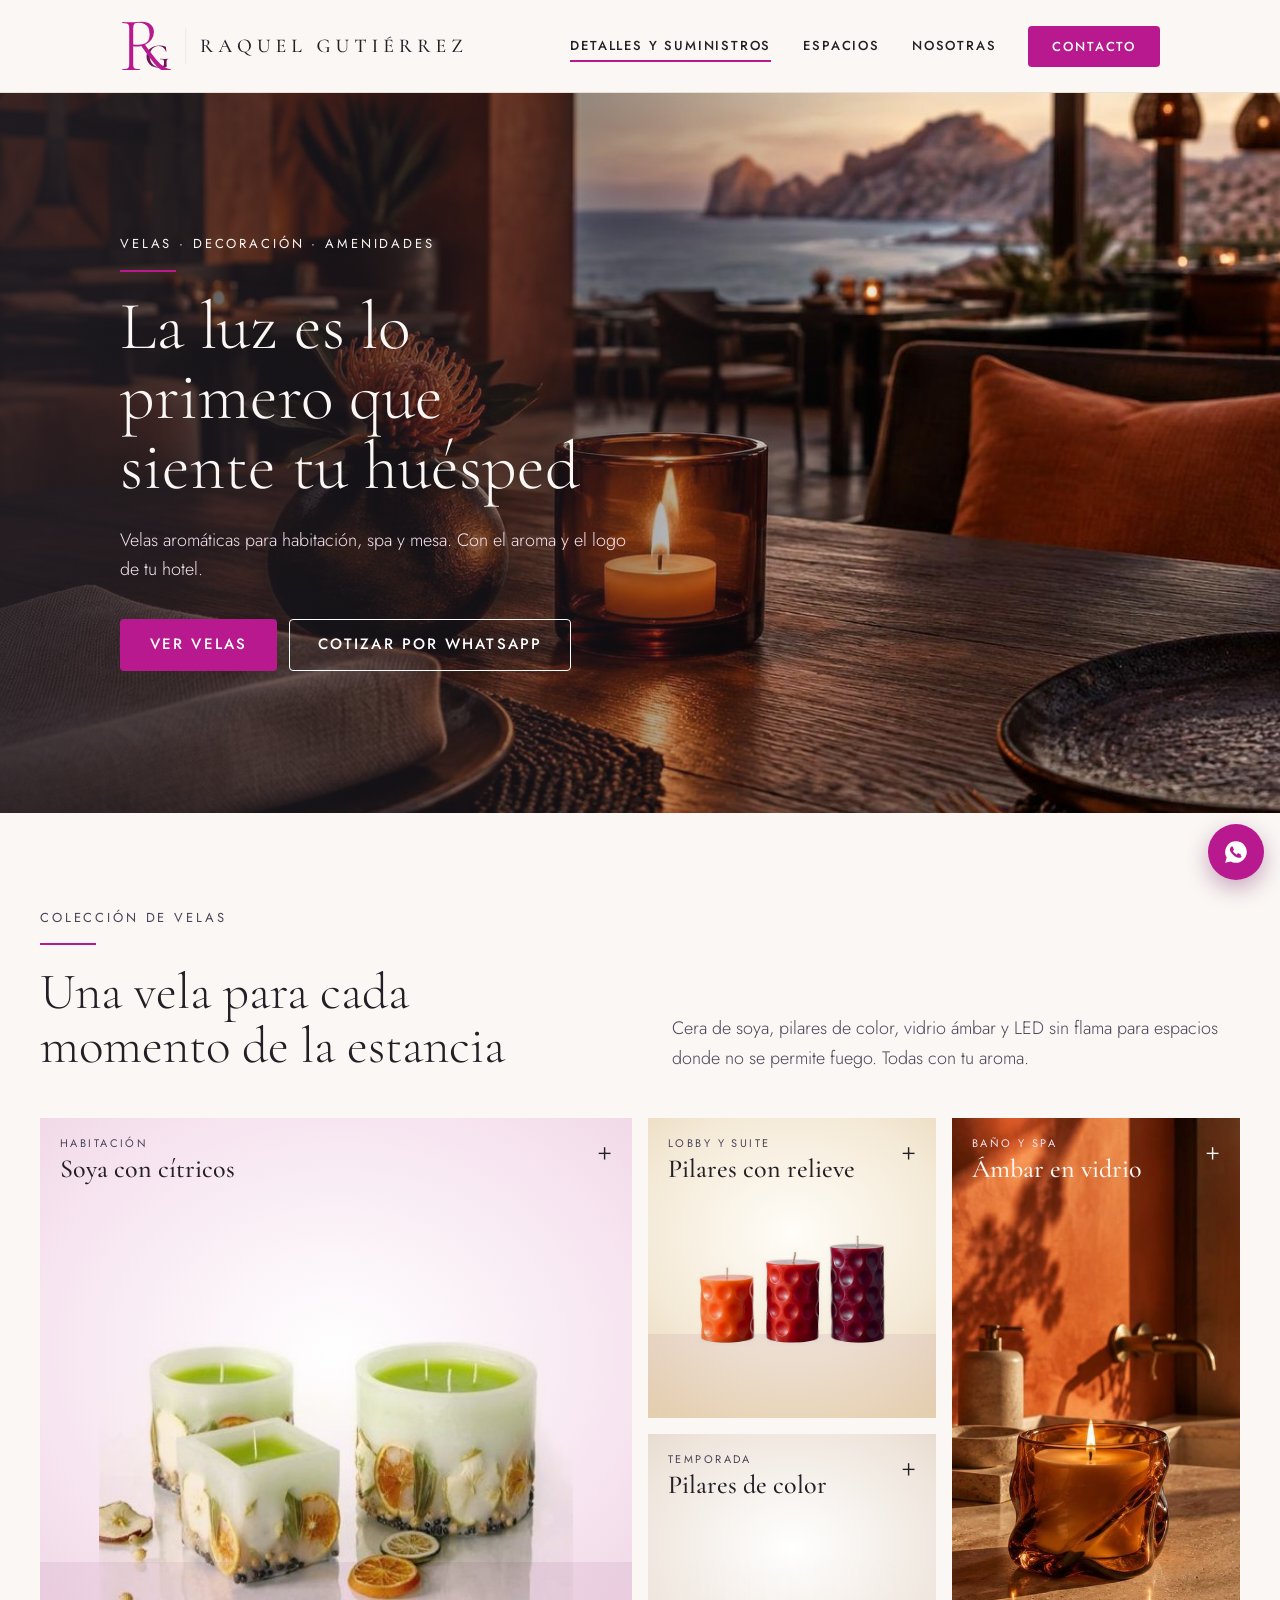
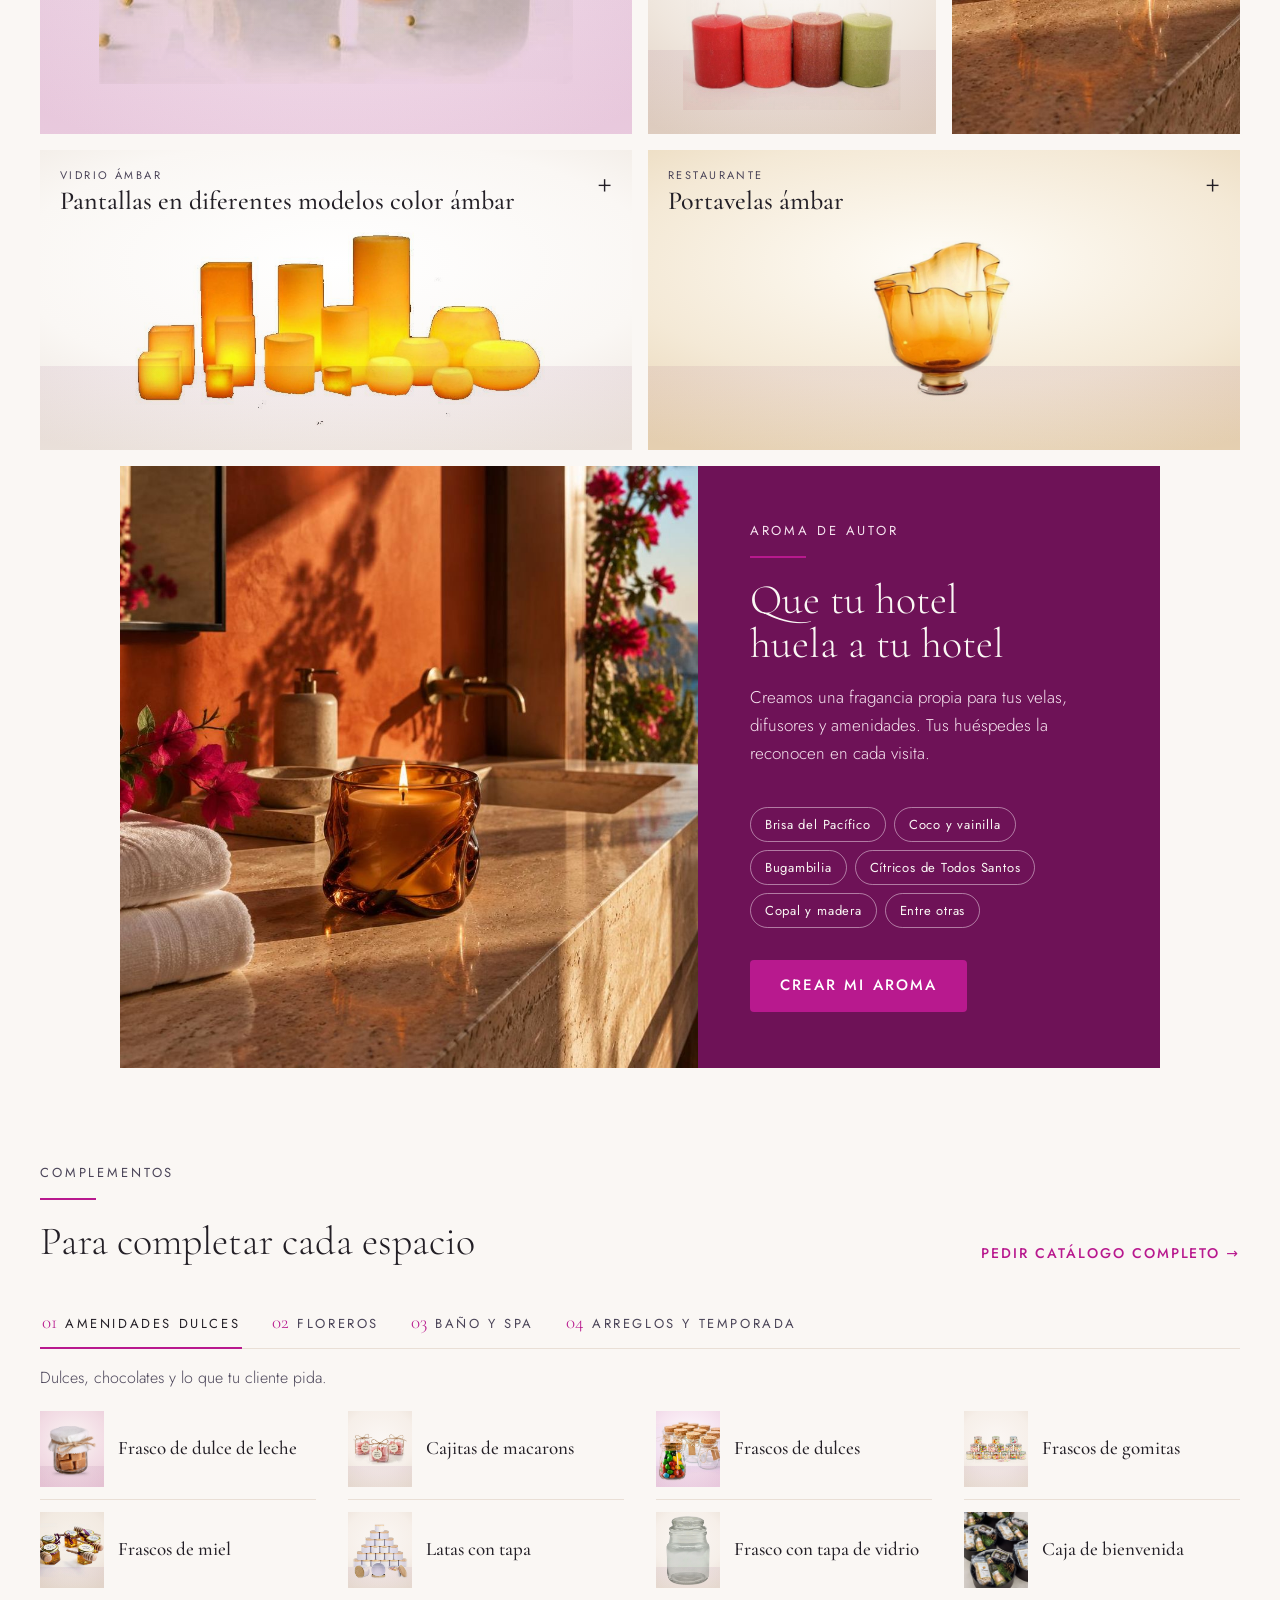
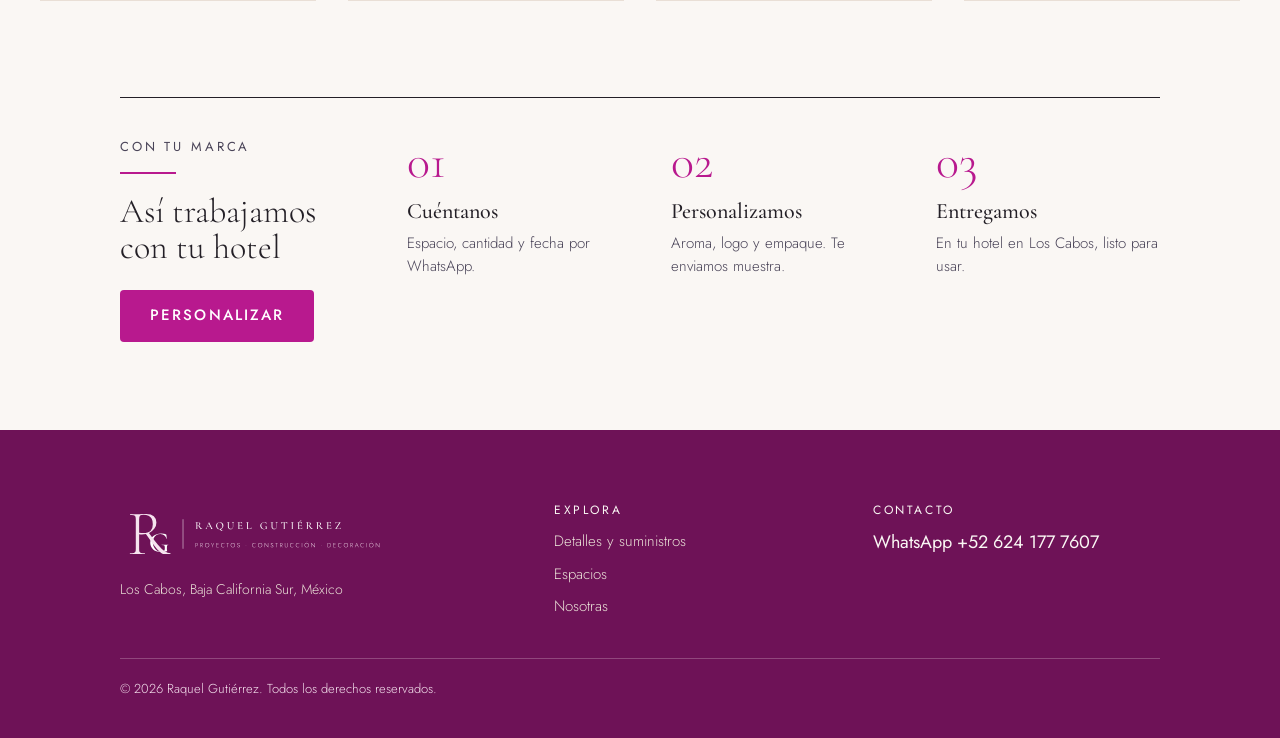
==== detalles.html @ a220f585 "Arreglos y temporada: decoración para puerta y dos centros de mesa navideños - 3 productos nuevos de" ====
<!DOCTYPE html>
<html lang="es">
<head>
<meta charset="utf-8">
<meta name="viewport" content="width=device-width, initial-scale=1">
<meta name="robots" content="noindex, nofollow">
<title>Detalles y suministros para hoteles y restaurantes · Raquel Gutiérrez</title>
<meta name="description" content="Velas aromáticas, decoración, amenidades y regalos para hoteles, restaurantes y eventos en Los Cabos. Con el aroma y el logo de tu hotel.">
<link rel="canonical" href="https://daizen.mx/detalles.html">
<meta property="og:type" content="website">
<meta property="og:locale" content="es_MX">
<meta property="og:site_name" content="Raquel Gutiérrez">
<meta property="og:title" content="Detalles y suministros · Raquel Gutiérrez">
<meta property="og:description" content="Velas, decoración y amenidades para hoteles y restaurantes en Los Cabos.">
<meta property="og:url" content="https://daizen.mx/detalles.html">
<meta property="og:image" content="https://daizen.mx/marca-rg/logos/svg/rg-icono-fucsia.svg">
<meta name="theme-color" content="#6E1257">
<link rel="icon" type="image/svg+xml" href="marca-rg/logos/svg/rg-icono-fucsia.svg">
<link rel="stylesheet" href="marca-rg/brand.css">
<style>
*{box-sizing:border-box}
html{scroll-behavior:smooth}
body{margin:0;background:var(--rg-hueso);color:var(--rg-carbon);font:var(--rg-text-body);-webkit-font-smoothing:antialiased}
img{display:block;max-width:100%}
a{color:var(--rg-fucsia)}a:hover{color:var(--rg-fucsia-hover)}
a:focus-visible,button:focus-visible{outline:2px solid var(--rg-fucsia);outline-offset:3px}
.wrap{max-width:var(--rg-max-width);margin:0 auto;padding:0 20px}
.sec{padding:64px 0}
.rg-filete{margin:16px 0 20px}
.lead{font:var(--rg-text-body-lg);color:var(--rg-pizarra);margin:0;text-wrap:pretty}
.pend{display:inline-block;font:500 11px/1 var(--rg-font-sans);letter-spacing:.14em;text-transform:uppercase;padding:6px 10px;border:1px dashed currentColor;border-radius:var(--rg-radius-sm)}

/* Header */
.hd{position:sticky;top:0;z-index:50;background:rgba(250,247,244,.94);backdrop-filter:blur(8px);border-bottom:1px solid var(--rg-arena)}
.hd__in{display:flex;align-items:center;justify-content:space-between;height:72px}
.hd__in{gap:24px}
.hd__logo{flex:0 1 265px;min-width:0}
.hd__logo img{width:100%;height:auto;display:block}
.hd__nav{display:none}
.hd__nav a{font:500 13px/1 var(--rg-font-sans);letter-spacing:.14em;text-transform:uppercase;color:var(--rg-carbon);text-decoration:none;padding:8px 0;border-bottom:2px solid transparent}
.hd__nav a:hover,.hd__nav a[aria-current="page"]{border-bottom-color:var(--rg-fucsia);color:var(--rg-carbon)}
.hd__burger{width:44px;height:44px;border:0;background:transparent;cursor:pointer;display:flex;flex-direction:column;justify-content:center;gap:6px;padding:10px}
.hd__burger span{display:block;height:1.5px;background:var(--rg-carbon)}
.menu{position:fixed;inset:0;z-index:60;background:var(--rg-hueso);padding:0 20px 32px;display:none;flex-direction:column}
.menu.is-open{display:flex}
.menu__top{display:flex;align-items:center;justify-content:space-between;height:72px;margin-bottom:32px}
.menu__close{width:44px;height:44px;border:0;background:transparent;font:300 34px/1 var(--rg-font-sans);color:var(--rg-carbon);cursor:pointer}
.menu nav a{display:flex;justify-content:space-between;align-items:baseline;padding:18px 0;border-bottom:1px solid var(--rg-arena);font:300 32px/1.1 var(--rg-font-display);color:var(--rg-carbon);text-decoration:none}
.menu nav a small{font:400 11px/1 var(--rg-font-sans);letter-spacing:.22em;color:var(--rg-pizarra)}
.menu .rg-btn{margin-top:auto;text-align:center}

/* Hero */
.hero{padding:56px 0 40px}
.hero h1{margin:0;font:300 clamp(46px,8vw,96px)/1 var(--rg-font-display);letter-spacing:-.005em;text-wrap:balance}
.hero h1 em{font-style:normal;color:var(--rg-ciruela)}
.hero .lead{max-width:560px;margin-top:24px}

/* Dos puertas */
.doors{display:grid;grid-template-columns:1fr;gap:16px;padding-bottom:64px}
.door{position:relative;display:block;min-height:480px;overflow:hidden;color:var(--rg-hueso);text-decoration:none;background:var(--rg-carbon)}
.door:hover{color:var(--rg-hueso)}
.door__img{position:absolute;inset:0}
.door__img img{width:100%;height:100%;object-fit:cover;transition:transform .8s ease}
.door:hover .door__img img{transform:scale(1.04)}
.door::after{content:"";position:absolute;inset:0;background:linear-gradient(0deg,rgba(35,31,38,.88) 0%,rgba(35,31,38,.25) 55%,rgba(35,31,38,.05) 100%)}
.door__txt{position:absolute;left:24px;right:24px;bottom:28px;z-index:1}
.door__n{font:400 13px/1.4 var(--rg-font-sans);letter-spacing:var(--rg-tracking-caps);text-transform:uppercase;color:var(--rg-rosa-polvo)}
.door h2{margin:0 0 10px;font:300 clamp(36px,4.4vw,52px)/1.04 var(--rg-font-display)}
.door p{margin:0 0 22px;font:300 16px/1.6 var(--rg-font-sans);color:var(--rg-rosa-polvo);max-width:420px}
.door__cta{display:inline-flex;align-items:center;gap:12px;font:500 14px/1 var(--rg-font-sans);letter-spacing:.14em;text-transform:uppercase}
.door__cta i{font-style:normal;display:inline-flex;width:44px;height:44px;border-radius:50%;background:var(--rg-fucsia);align-items:center;justify-content:center;font-size:18px;transition:background .2s}
.door:hover .door__cta i{background:var(--rg-fucsia-hover)}
/* Foto pendiente: bloque de color con monograma; la foto (data-src) lo reemplaza solo si existe */
.ph{position:absolute;inset:0;display:flex;align-items:center;justify-content:center;background:var(--rg-arena)}
.ph--rosa{background:var(--rg-rosa-polvo)}
.ph__mono{width:22%;max-width:120px;height:auto;opacity:.9}
.ph img[data-src]{position:absolute;inset:0;width:100%;height:100%;object-fit:cover}
.ph img[hidden]{display:none}

/* Cifras */
.cifras{padding:64px 0}
.cifras .rg-overline{color:var(--rg-rosa-polvo)}
.cifras__grid{display:grid;grid-template-columns:1fr 1fr;gap:32px 24px;margin-top:32px}
.cifra--sola{display:grid;grid-template-columns:1fr;gap:12px;align-items:end;border:0;padding:0}
.cifra--sola b{font-size:clamp(88px,14vw,160px);margin:0}
.cifra--sola span{font:300 clamp(24px,3vw,34px)/1.25 var(--rg-font-display);color:var(--rg-hueso);max-width:620px;text-wrap:balance}
.cifra{border-top:1px solid rgba(246,227,239,.3);padding-top:18px}
.cifra b{display:block;font:300 clamp(48px,6vw,72px)/1 var(--rg-font-display);color:var(--rg-hueso);margin-bottom:10px}
.cifra b .pend{font-size:11px;vertical-align:middle;color:var(--rg-rosa-polvo)}
.cifra span{font:300 15px/1.5 var(--rg-font-sans);color:var(--rg-rosa-polvo)}

/* Sobre */
.sobre{display:grid;grid-template-columns:1fr;gap:40px;align-items:center}
.sobre__img{position:relative;aspect-ratio:4/5;overflow:hidden}
.sobre p.lead+p{margin:16px 0 0;font:300 16px/1.65 var(--rg-font-sans);color:var(--rg-pizarra)}
.sobre .rg-btn{margin-top:32px}

/* Testimonios */
.testi{background:var(--rg-rosa-polvo)}
.testi__grid{display:grid;grid-template-columns:1fr;gap:16px;margin-top:40px}
.quote{background:var(--rg-hueso);padding:32px 28px;display:flex;flex-direction:column;gap:24px;margin:0}
.quote::before{content:"“";font:300 64px/.6 var(--rg-font-display);color:var(--rg-fucsia);height:24px}
.quote blockquote{margin:0;font:300 24px/1.3 var(--rg-font-display);color:var(--rg-carbon)}
.quote figcaption{margin-top:auto;border-top:1px solid var(--rg-arena);padding-top:16px;font:400 14px/1.5 var(--rg-font-sans);color:var(--rg-pizarra)}
.quote figcaption strong{display:block;font:500 13px/1.4 var(--rg-font-sans);letter-spacing:.14em;text-transform:uppercase;color:var(--rg-carbon)}

/* Cierre + footer */
.cierre{text-align:left}
.cierre__in{display:grid;grid-template-columns:1fr;gap:24px;align-items:end}
.ft{background:var(--rg-ciruela);color:var(--rg-arena);padding:56px 0 104px}
.ft__grid{display:grid;grid-template-columns:1fr;gap:32px}
.ft img{height:64px;width:auto;max-width:100%}
.ft p{margin:12px 0 0;font:300 14px/1.7 var(--rg-font-sans)}
.ft h3{margin:0 0 12px;font:400 12px/1.4 var(--rg-font-sans);letter-spacing:var(--rg-tracking-caps);text-transform:uppercase;color:var(--rg-hueso)}
.ft nav{display:flex;flex-direction:column;gap:10px}
.ft a{color:var(--rg-arena);text-decoration:none;font:300 15px/1.5 var(--rg-font-sans)}
.ft a:hover{color:var(--rg-hueso)}
.ft__wa{font:400 18px/1.4 var(--rg-font-sans)!important;color:var(--rg-hueso)!important}
.ft__legal{margin-top:40px;padding-top:20px;border-top:1px solid rgba(246,227,239,.25);font:300 13px/1.5 var(--rg-font-sans);color:var(--rg-rosa-polvo)}
.wa-float{position:fixed;right:16px;bottom:20px;z-index:40;width:56px;height:56px;border-radius:50%;background:var(--rg-fucsia);display:flex;align-items:center;justify-content:center;box-shadow:0 8px 22px rgba(110,18,87,.35);transition:background .2s}
.wa-float:hover{background:var(--rg-fucsia-hover)}

@media (min-width:760px){
  .wrap{padding:0 40px}
  .sec{padding:96px 0}
  .hero{padding:88px 0 56px}
  .doors{grid-template-columns:1fr 1fr;gap:20px;padding-bottom:96px}
  .door{min-height:620px}
  .door__txt{left:40px;right:40px;bottom:40px}
  .cifras{padding:88px 0}
  .cifras__grid{grid-template-columns:repeat(4,1fr)}
  .sobre{grid-template-columns:1fr 1.1fr;gap:80px}
  .testi__grid{grid-template-columns:repeat(3,1fr);gap:20px}
  .cierre__in{grid-template-columns:1.4fr 1fr;gap:64px}
  .cierre__in>div:last-child{justify-self:end}
  .ft{padding:72px 0 40px}
  .ft__grid{grid-template-columns:1.4fr 1fr 1fr}
}
@media (min-width:1000px){
  .wrap{padding:0 80px}
  .hd__nav{display:flex;align-items:center;gap:32px}
  .hd__burger{display:none}
  .hd__in{height:92px}
  .hd__logo{flex-basis:344px}
  .hd__nav{flex:none}
}
@media (prefers-reduced-motion:reduce){html{scroll-behavior:auto}.door__img img{transition:none}}

/* ===== Sección Detalles (2a aprobada) ===== */

:root,.rg{--fucsia:#B8198E;--fucsia-h:#9C1479;--ciruela:#6E1257;--carbon:#231F26;--pizarra:#4A4458;--hueso:#FAF7F4;--arena:#E9DFD6;--rosa:#F6E3EF;--champ:#C9A66B;
  --serif:"Cormorant Garamond",Georgia,serif;--sans:"Jost",system-ui,sans-serif;
  background:var(--hueso);color:var(--carbon);font-family:var(--sans);font-weight:300}
.rg *{box-sizing:border-box}
.rg img{display:block;max-width:100%}
.rg-wrap{max-width:1200px;margin:0 auto;padding:0 80px}
.rg-label{font:400 13px/1.4 var(--sans);letter-spacing:.22em;text-transform:uppercase;color:var(--pizarra)}
.rg-rule{width:56px;height:2px;background:var(--fucsia);margin:16px 0 20px}
.rg-h2{margin:0;font:300 clamp(40px,5.6vw,68px)/1.03 var(--serif);text-wrap:balance}
.rg-h3{margin:0;font:300 clamp(30px,4vw,52px)/1.06 var(--serif);text-wrap:balance}
.rg-p{margin:0;font:300 18px/1.65 var(--sans);color:var(--pizarra);text-wrap:pretty}
.rg .rg-btn{display:inline-block;font:500 15px/1.3 var(--sans);letter-spacing:.14em;text-transform:uppercase;padding:16px 30px;border-radius:4px;background:var(--fucsia);color:#fff;text-decoration:none;border:0;cursor:pointer;transition:background .2s}
.rg .rg-btn:hover{background:var(--fucsia-h);color:#fff}
.rg .rg-btn--line{background:transparent;border:1px solid currentColor;padding:15px 28px}
.rg .rg-btn--line:hover{background:var(--hueso);color:var(--carbon)}
.rg-link{font:500 14px/1.3 var(--sans);letter-spacing:.14em;text-transform:uppercase;color:var(--fucsia);text-decoration:none}
.rg-link:hover{color:var(--fucsia-h)}
.rg a:focus-visible,.rg button:focus-visible{outline:2px solid var(--fucsia);outline-offset:3px}

/* Hero con video de fondo */
.rg-hero{position:relative;min-height:min(720px,92vh);overflow:hidden;background:var(--carbon);color:var(--hueso);display:flex;align-items:center}
.rg-hero video,.rg-hero>img{position:absolute;inset:0;width:100%;height:100%;object-fit:cover}
.rg-hero::after{content:"";position:absolute;inset:0;background:linear-gradient(90deg,rgba(35,31,38,.82) 0%,rgba(35,31,38,.45) 45%,rgba(35,31,38,0) 72%)}
.rg-hero__in{position:relative;z-index:1;width:100%}
.rg-hero__txt{max-width:520px}
.rg-hero .rg-label{color:var(--hueso)}
.rg-hero .rg-p{color:var(--rosa);margin:24px 0 34px}
.rg-actions{display:flex;gap:12px;flex-wrap:wrap}

/* Velas */
.rg-velas{padding:96px 0 0}
.rg-head{display:grid;grid-template-columns:1fr 1fr;gap:64px;align-items:end;margin-bottom:44px}
.rg-mosaic{display:grid;grid-template-columns:repeat(4,minmax(0,1fr));grid-auto-rows:300px;gap:16px}
.rg-tile{all:unset;box-sizing:border-box;cursor:pointer;position:relative;overflow:hidden;transition:filter .2s}
.rg-tile:hover{filter:brightness(1.03)}
.rg-tile img{position:absolute;inset:22% 12% 8%;width:76%;height:70%;object-fit:contain;object-position:50% 100%;mix-blend-mode:multiply}
.rg-tile--big img{inset:14% 10% 8%;width:80%;height:78%}
.rg-tile--photo img{inset:0;width:100%;height:100%;object-fit:cover;object-position:50% 50%;mix-blend-mode:normal}
.rg-tile__cap{position:absolute;left:20px;top:20px;right:20px;display:flex;justify-content:space-between;align-items:flex-start;gap:12px}
.rg-tile__cap small{display:block;font:400 11px/1 var(--sans);letter-spacing:.22em;text-transform:uppercase;color:var(--pizarra);margin-bottom:6px}
.rg-tile__cap strong{display:block;font:500 26px/1.1 var(--serif)}
.rg-tile__cap span{font:300 26px/1 var(--sans)}
.rg-tile--photo .rg-tile__cap{color:var(--hueso)}
.rg-tile--photo .rg-tile__cap small{color:var(--rosa)}
.rg-t1{grid-column:span 2;grid-row:span 2}.rg-t3{grid-row:span 2}.rg-t5,.rg-t6{grid-column:span 2}
/* Fondos de estudio (pared + piso) */
.bg-rosa{background:linear-gradient(180deg,transparent 72%,rgba(110,18,87,.07) 72%,rgba(110,18,87,.02) 100%),radial-gradient(90% 70% at 50% 38%,#fff 0%,#F6E3EF 60%,#EBCDE0 100%)}
.bg-arena{background:linear-gradient(180deg,transparent 72%,rgba(110,18,87,.07) 72%,rgba(110,18,87,.02) 100%),radial-gradient(90% 70% at 50% 38%,#fff 0%,#EFE6DD 60%,#E0D0C1 100%)}
.bg-champ{background:linear-gradient(180deg,transparent 72%,rgba(110,18,87,.07) 72%,rgba(110,18,87,.02) 100%),radial-gradient(90% 70% at 50% 38%,#FFFDF8 0%,#F4E9D6 60%,#E7D3B2 100%)}
.bg-hueso{background:linear-gradient(180deg,transparent 72%,rgba(110,18,87,.07) 72%,rgba(110,18,87,.02) 100%),radial-gradient(90% 70% at 50% 38%,#fff 0%,#FAF7F4 60%,#ECE4DC 100%)}
.bg-photo{background:var(--carbon)}

/* Aroma de autor */
.rg-aroma{margin-top:16px;display:grid;grid-template-columns:1.25fr 1fr;background:var(--ciruela);color:var(--hueso)}
.rg-aroma__img{position:relative;min-height:420px}
.rg-aroma__img img{position:absolute;inset:0;width:100%;height:100%;object-fit:cover}
.rg-aroma__txt{padding:56px 52px;display:flex;flex-direction:column;justify-content:center}
.rg-aroma .rg-label{color:var(--rosa)}
.rg-aroma .rg-p{color:var(--rosa);font-size:17px;margin:16px 0 24px}
.rg-chips{display:flex;flex-wrap:wrap;gap:8px;margin-bottom:32px;padding:0;list-style:none}
.rg-chips li{font:400 13px/1 var(--sans);letter-spacing:.06em;padding:10px 14px;border-radius:999px;border:1px solid rgba(246,227,239,.5)}

/* Complementos */
.rg-comps{padding:96px 0 0}
.rg-row{display:flex;justify-content:space-between;align-items:flex-end;gap:32px;margin-bottom:36px;flex-wrap:wrap}
.rg-cols{display:grid;grid-template-columns:repeat(4,minmax(0,1fr));gap:32px}
.rg-col h4{display:flex;align-items:baseline;gap:10px;margin:0;padding-bottom:14px;border-bottom:1px solid var(--carbon);font:400 13px/1 var(--sans);letter-spacing:.22em;text-transform:uppercase}
.rg-col h4 span{font:300 20px/1 var(--serif);color:var(--fucsia);letter-spacing:0}
.rg-list{display:flex;flex-direction:column}
.rg-item{all:unset;box-sizing:border-box;cursor:pointer;display:grid;grid-template-columns:64px 1fr;gap:14px;align-items:center;padding:12px 0;border-bottom:1px solid var(--arena);transition:opacity .2s}
.rg-item:hover{opacity:.75}
.rg-tabs{display:flex;flex-wrap:wrap;gap:0 28px;margin:8px 0 12px;border-bottom:1px solid var(--arena)}
.rg-tab{all:unset;cursor:pointer;padding:14px 2px 16px;margin-bottom:-1px;border-bottom:2px solid transparent;font:400 13px/1 var(--sans);letter-spacing:.2em;text-transform:uppercase;color:var(--pizarra);white-space:nowrap}
.rg-tab span{font:300 19px/1 var(--serif);color:var(--fucsia);letter-spacing:0;margin-right:8px}
.rg-tab:hover{color:var(--carbon)}
.rg-tab[aria-selected="true"]{color:var(--carbon);border-bottom-color:var(--fucsia)}
.rg-tab:focus-visible{outline:2px solid var(--fucsia);outline-offset:4px}
.rg-tabsub{margin:16px 0 8px;font:300 16px/1.6 var(--sans);color:var(--pizarra)}
.rg-panel .rg-list{display:grid;grid-template-columns:repeat(4,minmax(0,1fr));gap:0 32px}
.rg-item__img{width:64px;height:76px;overflow:hidden}
.rg-item__img img{width:100%;height:100%;object-fit:cover;mix-blend-mode:multiply}
.rg-item.bg-photo .rg-item__img img,.rg-item__img.bg-photo img{mix-blend-mode:normal}
.rg-item strong{font:500 19px/1.2 var(--serif)}

/* Pasos */
.rg-steps{margin-top:96px;padding:40px 0 88px;border-top:1px solid var(--carbon);display:grid;grid-template-columns:1.1fr repeat(3,1fr);gap:40px}
.rg-steps b{display:block;font:300 48px/1 var(--serif);color:var(--fucsia);margin-bottom:12px}
.rg-steps h4{margin:0 0 8px;font:500 22px/1.2 var(--serif)}
.rg-steps p{margin:0;font:300 15px/1.55 var(--sans);color:var(--pizarra)}

/* Ficha de producto */
.rg-modal{position:fixed;inset:0;background:rgba(35,31,38,.6);z-index:1000;display:none;align-items:center;justify-content:center;padding:32px}
.rg-modal.is-open{display:flex}
.rg-modal__box{background:var(--hueso);width:min(1040px,100%);max-height:100%;overflow:auto;display:grid;grid-template-columns:1.1fr 1fr;position:relative}
.rg-modal__gal{padding:24px;display:flex;flex-direction:column;gap:12px}
.rg-modal__main{position:relative;aspect-ratio:4/5;overflow:hidden}
.rg-modal__main img{position:absolute;inset:14% 10% 8%;width:80%;height:78%;object-fit:contain;object-position:50% 100%;mix-blend-mode:multiply}
.rg-modal__main.bg-photo img{inset:0;width:100%;height:100%;object-fit:cover;mix-blend-mode:normal}
.rg-modal__main.is-corte img{inset:7%;width:86%;height:86%;object-fit:contain;object-position:50% 50%;mix-blend-mode:normal}
.rg-thumbs{display:flex;gap:10px;flex-wrap:wrap}
.rg-thumbs button{all:unset;cursor:pointer;width:72px;height:90px;overflow:hidden;outline:2px solid transparent;outline-offset:2px}
.rg-thumbs button[aria-current="true"]{outline-color:var(--fucsia)}
.rg-thumbs img{width:100%;height:100%;object-fit:cover;mix-blend-mode:multiply}
.rg-thumbs button.is-corte img{object-fit:contain;mix-blend-mode:normal;padding:6px;box-sizing:border-box}
.rg-modal__info{padding:56px 48px 48px 24px;display:flex;flex-direction:column}
.rg-tag{align-self:flex-start;font:400 13px/1 var(--sans);letter-spacing:.12em;text-transform:uppercase;padding:8px 14px;border-radius:999px;background:var(--rosa);color:var(--ciruela)}
.rg-modal__info h3{margin:0 0 16px;font:300 44px/1.08 var(--serif)}
.rg-pres{list-style:none;margin:10px 0 32px;padding:0}
.rg-pres li{padding:12px 0;border-bottom:1px solid var(--arena);font:400 16px/1.4 var(--sans)}
.rg-note{margin-top:14px;font:300 14px/1.5 var(--sans);color:var(--pizarra);text-align:center}
.rg-close{position:absolute;top:12px;right:12px;width:44px;height:44px;border:0;background:transparent;font:300 32px/1 var(--sans);color:var(--carbon);cursor:pointer}

/* Celular */
@media (max-width:760px){
  .rg-wrap{padding:0 20px}
  .rg-label{font-size:11px}
  .rg-rule{margin:14px 0 16px}
  .rg-p{font-size:16px}
  .rg-hero{min-height:640px;align-items:flex-end;padding-bottom:36px}
  .rg-hero video,.rg-hero>img{object-position:62% 50%}
  .rg-hero::after{background:linear-gradient(0deg,rgba(35,31,38,.9) 0%,rgba(35,31,38,.35) 55%,rgba(35,31,38,.25) 100%)}
  .rg-hero .rg-p{margin:16px 0 24px}
  .rg-actions .rg-btn{flex:1;text-align:center}
  .rg-velas,.rg-comps{padding-top:64px}
  .rg-head{grid-template-columns:1fr;gap:12px;margin-bottom:28px}
  .rg-mosaic{grid-template-columns:1fr 1fr;grid-auto-rows:210px;gap:10px}
  .rg-t5,.rg-t6{grid-column:span 2}
  .rg-tile__cap{left:12px;top:12px;right:12px}
  .rg-tile__cap strong{font-size:20px}
  .rg-tile__cap span{display:none}
  .rg-aroma{grid-template-columns:1fr;margin:10px 20px 0}
  .rg-aroma__img{min-height:220px}
  .rg-aroma__txt{padding:32px 24px 36px}
  .rg-aroma .rg-btn{display:block;text-align:center}
  .rg-cols{grid-template-columns:1fr;gap:24px}
  .rg-tabs{flex-wrap:nowrap;overflow-x:auto;gap:0 22px;margin:8px -20px 8px;padding:0 20px;scrollbar-width:none}
  .rg-tabs::-webkit-scrollbar{display:none}
  .rg-panel .rg-list{grid-template-columns:1fr 1fr;gap:20px 14px;margin-top:12px}
  .rg-panel .rg-item{grid-template-columns:1fr;gap:8px;border:0;padding:0}
  .rg-panel .rg-item__img{width:100%;height:190px}
  .rg-panel .rg-item strong{font-size:17px}
  .rg-col .rg-list{flex-direction:row;overflow-x:auto;gap:10px;scroll-snap-type:x mandatory;margin:12px -20px 0;padding:0 20px 4px}
  .rg-col .rg-item{flex:none;width:136px;grid-template-columns:1fr;gap:8px;border:0;padding:0;scroll-snap-align:start}
  .rg-col .rg-item__img{width:136px;height:160px}
  .rg-steps{grid-template-columns:1fr;gap:0;margin-top:64px;padding:28px 0 64px}
  .rg-steps>div:not(:first-child){display:grid;grid-template-columns:44px 1fr;column-gap:12px;padding:18px 0;border-bottom:1px solid var(--arena)}
  .rg-steps>div:not(:first-child) b{font-size:30px;grid-row:span 2;margin:0}
  .rg-steps .rg-btn{display:block;text-align:center;margin-bottom:8px}
  .rg-modal{padding:0}
  .rg-modal__box{grid-template-columns:1fr;height:100%}
  .rg-modal__info{padding:8px 24px 40px}
  .rg-modal__info h3{font-size:34px}
}
@media (prefers-reduced-motion:reduce){.rg-hero video{display:none}}

.rg-hero video{z-index:0}
</style>
</head>
<body>

<header class="hd">
  <div class="wrap hd__in">
    <a class="hd__logo" href="index.html" aria-label="Raquel Gutiérrez, inicio"><img src="marca-rg/logos/svg/rg-logo-header.svg" alt="Raquel Gutiérrez"></a>
    <nav class="hd__nav" aria-label="Principal">
      <a href="detalles.html" aria-current="page">Detalles y suministros</a>
      <a href="espacios.html">Espacios</a>
      <a href="index.html#nosotras">Nosotras</a>
      <a class="rg-btn rg-btn--primario" data-wa="Hola, me gustaría información de Raquel Gutiérrez." href="https://wa.me/526241777607" target="_blank" rel="noopener" style="border:0;padding:14px 24px;color:#fff">Contacto</a>
    </nav>
    <button class="hd__burger" id="burger" aria-label="Abrir menú" aria-expanded="false" aria-controls="menu"><span></span><span></span><span></span></button>
  </div>
</header>
<div class="menu" id="menu" role="dialog" aria-modal="true" aria-label="Menú">
  <div class="menu__top"><img src="marca-rg/logos/svg/rg-logo-header.svg" alt="Raquel Gutiérrez" style="height:38px;width:auto;max-width:calc(100vw - 96px)"><button class="menu__close" id="menu-close" aria-label="Cerrar menú">×</button></div>
  <nav aria-label="Menú móvil">
    <a href="index.html">Inicio <small>01</small></a>
    <a href="detalles.html">Detalles y suministros <small>02</small></a>
    <a href="espacios.html">Espacios <small>03</small></a>
    <a href="index.html#nosotras">Nosotras <small>04</small></a>
    <a href="index.html#contacto">Contacto <small>05</small></a>
  </nav>
  <a class="rg-btn rg-btn--primario" data-wa="Hola, me gustaría información de Raquel Gutiérrez." href="https://wa.me/526241777607" target="_blank" rel="noopener">Escríbenos por WhatsApp</a>
</div>

<main id="top">
<section id="detalles" class="rg" aria-labelledby="rg-titulo">

  <div class="rg-hero">
    <!-- Video de fondo: cuando exista img/hero-velas.mp4 se reproduce; mientras tanto se ve el poster -->
    <img src="img/table.jpg" alt="" aria-hidden="true" fetchpriority="high">
    <video muted loop playsinline preload="none" data-src="img/hero-velas.mp4" aria-hidden="true" hidden></video>
    <div class="rg-hero__in rg-wrap">
      <div class="rg-hero__txt">
        <div class="rg-label">Velas · Decoración · Amenidades</div>
        <div class="rg-rule"></div>
        <h2 class="rg-h2" id="rg-titulo">La luz es lo primero que siente tu huésped</h2>
        <p class="rg-p">Velas aromáticas para habitación, spa y mesa. Con el aroma y el logo de tu hotel.</p>
        <div class="rg-actions">
          <a class="rg-btn" href="#velas">Ver velas</a>
          <a class="rg-btn rg-btn--line" data-wa="Hola, quiero cotizar velas y decoración para mi hotel/restaurante." href="#" target="_blank" rel="noopener">Cotizar por WhatsApp</a>
        </div>
      </div>
    </div>
  </div>

  <div class="rg-velas rg-wrap" id="velas">
    <div class="rg-head">
      <div><div class="rg-label">Colección de velas</div><div class="rg-rule"></div><h3 class="rg-h3">Una vela para cada momento de la estancia</h3></div>
      <p class="rg-p">Cera de soya, pilares de color, vidrio ámbar y LED sin flama para espacios donde no se permite fuego. Todas con tu aroma.</p>
    </div>
    <div class="rg-mosaic" id="rg-velas"></div>
  </div>

  <div class="rg-wrap" style="padding-top:0">
    <div class="rg-aroma">
      <div class="rg-aroma__img"><img src="img/bath.jpg" alt="Vela ámbar encendida sobre barra de travertino en baño con vista al mar" loading="lazy"></div>
      <div class="rg-aroma__txt">
        <div class="rg-label">Aroma de autor</div>
        <div class="rg-rule"></div>
        <h3 class="rg-h3" style="font-size:clamp(30px,3.4vw,42px)">Que tu hotel huela a tu hotel</h3>
        <p class="rg-p">Creamos una fragancia propia para tus velas, difusores y amenidades. Tus huéspedes la reconocen en cada visita.</p>
        <ul class="rg-chips">
          <li>Brisa del Pacífico</li><li>Coco y vainilla</li><li>Bugambilia</li><li>Cítricos de Todos Santos</li><li>Copal y madera</li><li>Entre otras</li>
        </ul>
        <div><a class="rg-btn" data-wa="Hola, me interesa crear un aroma propio para mi hotel." href="#" target="_blank" rel="noopener">Crear mi aroma</a></div>
      </div>
    </div>
  </div>

  <div class="rg-comps rg-wrap">
    <div class="rg-row">
      <div><div class="rg-label">Complementos</div><div class="rg-rule"></div><h3 class="rg-h3" style="font-size:clamp(30px,3.4vw,40px)">Para completar cada espacio</h3></div>
      <a class="rg-link" data-wa="Hola, me gustaría recibir el catálogo completo de decoración para hotel/restaurante." href="#" target="_blank" rel="noopener">Pedir catálogo completo →</a>
    </div>
    <div class="rg-tabs" id="rg-tabs" role="tablist" aria-label="Categorías de complementos"></div>
    <div class="rg-panel" id="rg-comps" role="tabpanel" tabindex="0"></div>
  </div>

  <div class="rg-wrap">
    <div class="rg-steps">
      <div><div class="rg-label">Con tu marca</div><div class="rg-rule"></div><h3 class="rg-h3" style="font-size:34px;margin-bottom:24px">Así trabajamos con tu hotel</h3><a class="rg-btn" data-wa="Hola, me interesa personalizar productos con la marca de mi hotel/restaurante." href="#" target="_blank" rel="noopener">Personalizar</a></div>
      <div><b>01</b><h4>Cuéntanos</h4><p>Espacio, cantidad y fecha por WhatsApp.</p></div>
      <div><b>02</b><h4>Personalizamos</h4><p>Aroma, logo y empaque. Te enviamos muestra.</p></div>
      <div><b>03</b><h4>Entregamos</h4><p>En tu hotel en Los Cabos, listo para usar.</p></div>
    </div>
  </div>

  <div class="rg-modal" id="rg-modal" role="dialog" aria-modal="true" aria-labelledby="rg-m-name">
    <div class="rg-modal__box">
      <div class="rg-modal__gal">
        <div class="rg-modal__main" id="rg-m-main"><img id="rg-m-img" alt=""></div>
        <div class="rg-thumbs" id="rg-m-thumbs"></div>
      </div>
      <div class="rg-modal__info">
        <span class="rg-tag" id="rg-m-tag"></span>
        <div class="rg-rule" style="margin:24px 0 16px"></div>
        <h3 id="rg-m-name"></h3>
        <p class="rg-p" id="rg-m-desc" style="font-size:17px;margin-bottom:28px"></p>
        <div class="rg-label">Presentaciones</div>
        <ul class="rg-pres" id="rg-m-pres"></ul>
        <a class="rg-btn" id="rg-m-wa" href="#" target="_blank" rel="noopener" style="text-align:center">Cotizar por WhatsApp</a>
        <div class="rg-note">Disponible con el logo y el aroma de tu hotel.</div>
      </div>
      <button class="rg-close" id="rg-m-close" aria-label="Cerrar">×</button>
    </div>
  </div>
</section>
</main>

<footer class="ft">
  <div class="wrap">
    <div class="ft__grid">
      <div>
        <img src="marca-rg/logos/svg/rg-logo-horizontal-blanco.svg" alt="Raquel Gutiérrez · Proyectos, Construcción, Decoración">
        <p>Los Cabos, Baja California Sur, México</p>
      </div>
      <div>
        <h3>Explora</h3>
        <nav aria-label="Pie de página">
          <a href="detalles.html">Detalles y suministros</a>
          <a href="espacios.html">Espacios</a>
          <a href="index.html#nosotras">Nosotras</a>
        </nav>
      </div>
      <div>
        <h3>Contacto</h3>
        <a class="ft__wa" data-wa="Hola, me gustaría información de Raquel Gutiérrez." href="https://wa.me/526241777607" target="_blank" rel="noopener">WhatsApp +52 624 177 7607</a>
      </div>
    </div>
    <div class="ft__legal">© <span id="year">2026</span> Raquel Gutiérrez. Todos los derechos reservados.</div>
  </div>
</footer>

<a class="wa-float" data-wa="Hola, me gustaría información de Raquel Gutiérrez." href="https://wa.me/526241777607" target="_blank" rel="noopener" aria-label="Escríbenos por WhatsApp">
  <svg width="26" height="26" viewBox="0 0 24 24" fill="#fff" aria-hidden="true"><path d="M12 2a10 10 0 0 0-8.6 15.1L2 22l5-1.3A10 10 0 1 0 12 2zm5.3 14.1c-.2.6-1.3 1.2-1.8 1.2-.5.1-1 .2-3.3-.7-2.8-1.1-4.5-3.9-4.7-4.1-.1-.2-1.1-1.5-1.1-2.9s.7-2 1-2.3c.2-.3.5-.3.7-.3h.5c.2 0 .4 0 .6.5l.8 2c.1.2.1.4 0 .5l-.4.5-.3.4c-.1.1-.2.3 0 .5.1.2.6 1 1.3 1.6.9.8 1.7 1.1 1.9 1.2.2.1.4.1.5-.1l.7-.9c.2-.2.3-.2.5-.1l1.9.9c.2.1.4.2.4.3.1.1.1.6-.1 1.3z"/></svg>
</a>

<script>
(function(){
  var WA_NUMBER = "526241777607";
  document.querySelectorAll("[data-wa]").forEach(function(a){
    a.href = "https://wa.me/" + WA_NUMBER + "?text=" + encodeURIComponent(a.getAttribute("data-wa"));
  });
  var menu = document.getElementById("menu"), burger = document.getElementById("burger");
  function toggle(open){
    menu.classList.toggle("is-open", open);
    burger.setAttribute("aria-expanded", open);
    document.body.style.overflow = open ? "hidden" : "";
  }
  burger.addEventListener("click", function(){ toggle(true); });
  document.getElementById("menu-close").addEventListener("click", function(){ toggle(false); });
  menu.querySelectorAll("nav a").forEach(function(a){ a.addEventListener("click", function(){ toggle(false); }); });
  document.addEventListener("keydown", function(e){ if(e.key === "Escape") toggle(false); });
  document.getElementById("year").textContent = new Date().getFullYear();
  document.querySelectorAll("img[data-src]").forEach(function(img){
    var probe = new Image();
    probe.onload = function(){ img.src = img.getAttribute("data-src"); img.hidden = false; };
    probe.src = img.getAttribute("data-src");
  });
})();
</script>
<script>
(function(){
  var WA = (typeof WA_NUMBER !== "undefined") ? WA_NUMBER : "526241777607";
  function wa(msg){ return "https://wa.me/" + WA + "?text=" + encodeURIComponent(msg); }

  /* PRODUCTOS — para agregar fotos, añade rutas en "imgs" (la primera es la principal).
     fondo: rosa | arena | champ | hueso  (foto con fondo blanco)  ·  photo (foto de ambiente a sangre) */
  var VELAS = [
    {id:"soya", linea:"Habitación", nombre:"Soya con cítricos", fondo:"rosa", imgs:["img/velas2.jpg"], alt:"Velas de soya con naranja y manzana deshidratadas",
     desc:"Cera de soya con cítricos deshidratados incrustados. Combustión limpia y aroma fresco para habitación y suite.", pres:["Cuadrada · 1 mecha","Redonda chica · 1 mecha","Redonda grande · 3 mechas","Aroma propio de tu hotel"]},
    {id:"relieve", linea:"Lobby y suite", nombre:"Pilares con relieve", fondo:"champ", imgs:["img/g2.jpg"], alt:"Tres velas de pilar con relieve en naranja, rojo y vino",
     desc:"Pilares con relieve en tonos cálidos. Se ven bien apagados y mejor encendidos.", pres:["Chico","Mediano","Alto","Color a juego con tu interiorismo"]},
    {id:"ambar", linea:"Baño y spa", nombre:"Ámbar en vidrio", fondo:"photo", imgs:["img/bath.jpg","img/table.jpg"], alt:"Vela ámbar encendida sobre barra de travertino con vista al mar",
     desc:"Vela aromática en vaso de vidrio ámbar. Aromas cálidos para baño, spa y lobby, con recarga disponible.", pres:["Vaso chico","Vaso grande","Recarga","Aroma propio de tu hotel"]},
    {id:"pilares", linea:"Temporada", nombre:"Pilares de color", fondo:"arena", imgs:["img/velas1.jpg"], alt:"Cuatro velas de pilar en rojo, coral, vino y verde",
     desc:"Pilares lisos en la paleta que necesites: Navidad, bodas o la identidad de tu restaurante.", pres:["Por pieza","Juego de 4","Color a pedido"]},
    {id:"pantallas", linea:"Vidrio ámbar", nombre:"Pantallas en diferentes modelos color ámbar", fondo:"hueso", imgs:["img/g1.jpg"], alt:"Pantallas de vidrio color ámbar en diferentes modelos y alturas",
     desc:"Pantallas de vidrio color ámbar en distintos modelos y alturas. Dan una luz cálida a mesas, pasillos, terrazas y eventos.", pres:["Diferentes modelos","Varias alturas","Por pieza o por juego"]},
    {id:"portavelas", linea:"Restaurante", nombre:"Portavelas ámbar", fondo:"champ", imgs:["img/r2.jpg","img/table.jpg"], alt:"Portavelas de vidrio ámbar con borde ondulado",
     desc:"Vidrio ámbar soplado con borde ondulado. Luz cálida en mesa, con servicio de recarga mensual.", pres:["Portavelas","Recarga de vela","Servicio mensual por mesa"]}
  ];
  var ESPACIOS = [
    {n:"01", nombre:"Amenidades dulces", sub:"Dulces, chocolates y lo que tu cliente pida.", items:[
      {id:"dulce", nombre:"Frasco de dulce de leche", fondo:"rosa", imgs:["img/dulce-leche.jpg","img/dulce-leche-hero.jpg"], alt:"Frasco de dulce de leche con tapa de tela y yute", desc:"Dulce artesanal en frasco de vidrio con tapa de tela. Amenidad de turndown o bienvenida.", pres:["Chico","Mediano","Etiqueta con tu logo"]},
      {id:"macarons", nombre:"Cajitas de macarons", fondo:"hueso", imgs:["img/macarons-catalogo.jpg","img/macarons-hero.jpg","img/macarons-post.jpg"], alt:"Cajitas de acetato con macarons rosas", desc:"Macarons en caja de acetato con etiqueta colgante.", pres:["3 piezas","6 piezas","Etiqueta personalizada"]},
      {id:"frascos", nombre:"Frascos de dulces", fondo:"rosa", imgs:["img/t2.jpg","img/frascos-corcho.jpg"], alt:"Frascos de vidrio con corcho y dulces", desc:"Recuerdo con corcho, listón y etiqueta para bodas y eventos.", pres:["Por pieza","Etiqueta personalizada"]},
      {id:"gomitas", nombre:"Frascos de gomitas", fondo:"hueso", imgs:["img/frascos-gomitas.jpg"], alt:"Frasquitos de vidrio con tapa plateada llenos de gomitas y malvaviscos en tonos pastel", desc:"Frasquitos de vidrio con tapa metálica y etiqueta personalizada, llenos de gomitas y malvaviscos. Para mesa de dulces, baby shower y fiestas.", pres:["Por pieza","Etiqueta personalizada"]},
      {id:"miel", nombre:"Frascos de miel", fondo:"hueso", imgs:["img/miel-recuerdo.jpg"], alt:"Frasquitos hexagonales de miel con tapa dorada, listón morado y cuchara de madera", desc:"Frasquito hexagonal de miel con tapa dorada, listón y cucharita de madera. Recuerdo para bodas y eventos.", pres:["Por pieza","Etiqueta personalizada","Listón a tu color"]},
      {id:"latas", nombre:"Latas con tapa", fondo:"hueso", imgs:["img/lata-blanca.jpg","img/lata-oro-rosa.jpg","img/lata-dorada.jpg","img/lata-plata.jpg"], alt:"Latas metálicas con tapa de madera en blanco, oro rosa y dorado", desc:"Latas metálicas con tapa de madera para dulces y chocolates. También sirven como vela de amenidad. En blanco, oro rosa y dorado; en plata con tapa metálica.", pres:["Blanca","Oro rosa","Dorada","Plata · tapa metálica","Etiqueta personalizada"]},
      {id:"frasco-vidrio", nombre:"Frasco con tapa de vidrio", fondo:"hueso", imgs:["img/frasco-tapa-vidrio.jpg"], alt:"Frasco de vidrio transparente con tapa de vidrio", desc:"Frasco de vidrio transparente con tapa de vidrio. Para dulces en mesa de dulces, recepción o habitación.", pres:["Por pieza","Etiqueta personalizada"]},
      {id:"bienvenida-dulces", nombre:"Caja de bienvenida", fondo:"photo", imgs:["img/bienvenida.jpg","img/cajas.jpg"], alt:"Cajas redondas de regalo con botella y snacks", desc:"Caja de bienvenida con dulces, chocolates y snacks, armada a tu gusto.", pres:["Individual","Pareja","Suite / VIP"]}
    ]},
    {n:"02", nombre:"Floreros", sub:"Piezas de acento para mesa, barra, recepción y habitación.", items:[
      {id:"cobre", nombre:"Florero cobre", fondo:"champ", imgs:["img/florero-cobre.jpg"], alt:"Florero alto de acabado cobre", desc:"Florero alto para tallo único en mesa o barra.", pres:["Por pieza","Juego por mesa"]},
      {id:"mercurio", nombre:"Florero mercurio", fondo:"champ", imgs:["img/florero-mercurio.jpg"], alt:"Florero dorado efecto mercurio", desc:"Vidrio con efecto mercurio dorado.", pres:["Por pieza"]},
      {id:"plumas", nombre:"Florero Plumas", fondo:"hueso", imgs:["img/plumas.jpg","img/plumas-hero.jpg"], alt:"Florero de vidrio artístico turquesa", desc:"Vidrio artístico en degradado turquesa. Pieza de acento.", pres:["Pieza individual"]},
      {id:"cilindros", nombre:"Cilindros de cristal", fondo:"hueso", imgs:["img/cilindros-hero.jpg"], pos:"74% 50%", alt:"Cilindros de cristal en tres alturas", desc:"Base para velas flotantes o arreglos de centro de mesa.", pres:["Chico","Mediano","Alto"]}
    ]},
    {n:"03", nombre:"Baño y spa", sub:"Amenidades para baño, spa y habitación.", items:[
      {id:"amenidades", nombre:"Canasta de amenidades", fondo:"arena", imgs:["img/h2.jpg"], alt:"Canasta de madera con accesorios de spa", desc:"Esponja, cepillo y accesorios naturales en canasta de madera.", pres:["Básica","Completa"]},
      {id:"resina", nombre:"Set de baño en resina", fondo:"arena", imgs:["img/resina.jpg"], alt:"Set de baño en resina verde", desc:"Dispensador, jabonera y vaso en resina, en el color de tu interiorismo.", pres:["3 piezas","4 piezas"]},
      {id:"bienvenida-spa", nombre:"Caja de bienvenida", fondo:"photo", imgs:["img/bienvenida.jpg","img/cajas.jpg"], alt:"Cajas redondas de regalo con botella y snacks", desc:"Caja de bienvenida con amenidades de baño y spa: jabones, sales y detalles para consentir a tu huésped.", pres:["Individual","Pareja","Suite / VIP"]}
    ]},
    {n:"04", nombre:"Arreglos y temporada", sub:"Arreglos, eventos y decoración de temporada.", items:[
      {id:"floral", nombre:"Arreglos florales", fondo:"hueso", imgs:["img/floreria.jpg"], alt:"Arreglo floral morado en base de cristal", desc:"Arreglos para recepción, mesas y escenario.", pres:["Centro de mesa","Recepción"]},
      {id:"navidad", nombre:"Temporada navideña", fondo:"champ", imgs:["img/navidad.jpg"], alt:"Arreglo navideño blanco y dorado", desc:"Arreglos y regalos de Navidad para lobby y habitaciones.", pres:["Arreglo de lobby","Detalle por habitación"]},
      {id:"puerta-navidad", nombre:"Decoración para puerta", fondo:"photo", imgs:["img/puerta-navidad.jpg",{src:"img/puerta-navidad-detalle.jpg",fondo:"hueso"}], alt:"Guirnalda navideña con esferas rojas y doradas enmarcando una puerta", desc:"Guirnalda navideña para marco de puerta: follaje verde con luces cálidas, esferas rojas y doradas y tiras colgantes de esferas. Temporada navideña.", pres:["Marco de puerta completo","Esquina con esferas colgantes","Medida a tu puerta"]},
      {id:"centro-copa", nombre:"Centro de mesa vertical", fondo:"photo", imgs:["img/centro-copa.jpg",{src:"img/centro-copa-sinfondo.png",fondo:"champ",corte:true}], alt:"Centro de mesa navideño en copa invertida con muñeco de nieve, vela roja y cascada de esferas", desc:"Centro de mesa vertical con esferas y muñeco de nieve: copa invertida con luces cálidas por dentro, vela de pilar arriba, cascada de esferas rojas y doradas y base de peluche. Temporada navideña.", pres:["Por pieza","Con vela de pilar","Colores a pedido"]},
      {id:"centro-floral", nombre:"Centro de mesa floral navideño", fondo:"photo", imgs:["img/centro-floral.jpg",{src:"img/centro-floral-sinfondo.png",fondo:"champ",corte:true}], alt:"Centro de mesa navideño en forma de flor con pétalos rojos, verdes y de yute, nochebuenas y vela en vaso de cristal", desc:"Centro de mesa floral navideño: pétalos en rojo, verde y yute con bordado dorado, nochebuenas, piñas y esferas alrededor de una vela en vaso de cristal. Temporada navideña.", pres:["Por pieza","Juego por mesa","Con vela en vaso"]},
      {id:"bienvenida-eventos", nombre:"Caja de bienvenida", fondo:"photo", imgs:["img/bienvenida.jpg","img/cajas.jpg"], alt:"Cajas redondas de regalo con botella y snacks", desc:"Caja de bienvenida para invitados de boda o evento, con detalles a juego con tu celebración.", pres:["Por invitado","Etiqueta personalizada"]}
    ]}
  ];

  var TODOS = {};
  /* Una foto puede ser "ruta" (usa el fondo del producto) o {src, fondo, corte} para definir su propio fondo.
     corte:true = PNG sin fondo: se muestra completo (contain) sobre el fondo claro indicado. */
  function foto(p,i){ var f=p.imgs[i]; return typeof f==="string" ? {src:f, fondo:p.fondo, corte:false} : {src:f.src, fondo:f.fondo||p.fondo, corte:!!f.corte}; }
  function el(tag, cls, html){ var e=document.createElement(tag); if(cls) e.className=cls; if(html!=null) e.innerHTML=html; return e; }
  function esc(s){ return String(s).replace(/[&<>"]/g,function(c){return {"&":"&amp;","<":"&lt;",">":"&gt;",'"':"&quot;"}[c];}); }

  var mosaic = document.getElementById("rg-velas");
  VELAS.forEach(function(p,i){
    p.tag = p.linea; TODOS[p.id]=p;
    var b = el("button","rg-tile rg-t"+(i+1)+" bg-"+p.fondo+(p.fondo==="photo"?" rg-tile--photo":"")+(i===0?" rg-tile--big":""));
    b.type="button"; b.setAttribute("aria-label","Ver detalle: "+p.nombre);
    b.innerHTML='<img src="'+foto(p,0).src+'" alt="'+esc(p.alt)+'" loading="lazy"><div class="rg-tile__cap"><div><small>'+esc(p.linea)+'</small><strong>'+esc(p.nombre)+'</strong></div><span aria-hidden="true">+</span></div>';
    b.addEventListener("click",function(){ abrir(p.id); });
    mosaic.appendChild(b);
  });

  var tabs = document.getElementById("rg-tabs"), panel = document.getElementById("rg-comps"), tabBtns = [];
  function mostrar(k, foco){
    var g = ESPACIOS[k];
    tabBtns.forEach(function(t,j){ t.setAttribute("aria-selected", j===k ? "true" : "false"); t.tabIndex = j===k ? 0 : -1; });
    panel.setAttribute("aria-labelledby", "rg-tab-"+k);
    panel.innerHTML = "";
    if(g.sub) panel.appendChild(el("p","rg-tabsub",esc(g.sub)));
    var list = el("div","rg-list");
    g.items.forEach(function(p){
      var b = el("button","rg-item"); b.type="button";
      var f0 = foto(p,0);
      b.innerHTML='<div class="rg-item__img bg-'+f0.fondo+'"><img src="'+f0.src+'" alt="'+esc(p.alt)+'" loading="lazy" style="object-position:'+(p.pos||"50% 50%")+'"></div><strong>'+esc(p.nombre)+'</strong>';
      b.addEventListener("click",function(){ abrir(p.id); });
      list.appendChild(b);
    });
    panel.appendChild(list);
    if(foco) tabBtns[k].focus();
  }
  ESPACIOS.forEach(function(g,k){
    g.items.forEach(function(p){ p.tag = g.nombre; TODOS[p.id]=p; });
    var t = el("button","rg-tab",'<span>'+g.n+'</span>'+esc(g.nombre));
    t.type="button"; t.id="rg-tab-"+k; t.setAttribute("role","tab"); t.setAttribute("aria-controls","rg-comps");
    t.addEventListener("click",function(){ mostrar(k); });
    t.addEventListener("keydown",function(e){
      var n = ESPACIOS.length, d = e.key==="ArrowRight" ? 1 : e.key==="ArrowLeft" ? -1 : 0;
      if(d){ e.preventDefault(); mostrar((k+d+n)%n, true); }
    });
    tabs.appendChild(t); tabBtns.push(t);
  });
  mostrar(0);

  document.querySelectorAll("#detalles [data-wa]").forEach(function(a){ a.href = wa(a.getAttribute("data-wa")); });

  var modal=document.getElementById("rg-modal"), main=document.getElementById("rg-m-main"), mimg=document.getElementById("rg-m-img"), thumbs=document.getElementById("rg-m-thumbs"), last=null;
  function ver(p,i){
    var f=foto(p,i);
    main.className="rg-modal__main bg-"+f.fondo+(f.corte?" is-corte":"");
    mimg.src=f.src; mimg.alt=p.alt;
    thumbs.querySelectorAll("button").forEach(function(t,j){ t.setAttribute("aria-current", j===i ? "true" : "false"); });
  }
  function abrir(id){
    var p=TODOS[id]; last=document.activeElement;
    document.getElementById("rg-m-tag").textContent=p.tag;
    document.getElementById("rg-m-name").textContent=p.nombre;
    document.getElementById("rg-m-desc").textContent=p.desc;
    document.getElementById("rg-m-pres").innerHTML=p.pres.map(function(x){return "<li>"+esc(x)+"</li>";}).join("");
    document.getElementById("rg-m-wa").href=wa("Hola, me interesa: "+p.nombre);
    thumbs.innerHTML="";
    if(p.imgs.length>1) p.imgs.forEach(function(_,i){
      var f=foto(p,i), t=el("button","bg-"+f.fondo+(f.corte?" is-corte":"")); t.type="button"; t.setAttribute("aria-label","Foto "+(i+1));
      t.innerHTML='<img src="'+f.src+'" alt=""'+(f.fondo==="photo"?' style="mix-blend-mode:normal"':'')+'>';
      t.addEventListener("click",function(){ ver(p,i); }); thumbs.appendChild(t);
    });
    ver(p,0);
    modal.classList.add("is-open"); document.body.style.overflow="hidden";
    document.getElementById("rg-m-close").focus();
  }
  function cerrar(){ modal.classList.remove("is-open"); document.body.style.overflow=""; if(last) last.focus(); }
  document.getElementById("rg-m-close").addEventListener("click",cerrar);
  modal.addEventListener("click",function(e){ if(e.target===modal) cerrar(); });
  document.addEventListener("keydown",function(e){ if(e.key==="Escape" && modal.classList.contains("is-open")) cerrar(); });
})();
</script>
<script>
(function(){
  var v = document.querySelector(".rg-hero video[data-src]");
  if(!v || window.matchMedia("(prefers-reduced-motion: reduce)").matches) return;
  fetch(v.getAttribute("data-src"), {method:"HEAD"}).then(function(r){
    if(!r.ok) return;
    v.src = v.getAttribute("data-src"); v.hidden = false; v.play().catch(function(){});
  }).catch(function(){});
})();
</script>
</body>
</html>
---- marca-rg/brand.css ----
/* ==========================================================
   RAQUEL GUTIÉRREZ — Proyectos · Construcción · Decoración
   Tokens de marca. Todo color, tipo y espacio sale de aquí.
   Uso: <link rel="stylesheet" href="marca-rg/brand.css">
   ========================================================== */

/* Tipografías del logo (archivos locales en marca-rg/fuentes) */
@font-face { font-family: "Cormorant Garamond"; src: url("fuentes/cormorant-garamond-latin-300-normal.woff2") format("woff2"); font-weight: 300; font-display: swap; }
@font-face { font-family: "Cormorant Garamond"; src: url("fuentes/cormorant-garamond-latin-400-normal.woff2") format("woff2"); font-weight: 400; font-display: swap; }
@font-face { font-family: "Cormorant Garamond"; src: url("fuentes/cormorant-garamond-latin-500-normal.woff2") format("woff2"); font-weight: 500; font-display: swap; }
@font-face { font-family: "Jost"; src: url("fuentes/jost-latin-300-normal.woff2") format("woff2"); font-weight: 300; font-display: swap; }
@font-face { font-family: "Jost"; src: url("fuentes/jost-latin-400-normal.woff2") format("woff2"); font-weight: 400; font-display: swap; }
@font-face { font-family: "Jost"; src: url("fuentes/jost-latin-500-normal.woff2") format("woff2"); font-weight: 500; font-display: swap; }

:root {
  /* Color — derivado del logo oficial */
  --rg-fucsia: #B8198E;        /* monograma, filete, "35 años"; botones y acentos (máx. 15%) */
  --rg-fucsia-hover: #9C1479;  /* hover / presionado */
  --rg-ciruela: #6E1257;       /* secciones oscuras, logo negativo, títulos */
  --rg-rosa-polvo: #F6E3EF;    /* tarjetas, bandas, etiquetas */
  --rg-hueso: #FAF7F4;         /* fondo principal */
  --rg-arena: #E9DFD6;         /* superficies, bordes, divisores */
  --rg-pizarra: #4A4458;       /* tagline, texto secundario */
  --rg-carbon: #231F26;        /* nombre de marca, titulares, texto */
  --rg-champana: #C9A66B;      /* SOLO ornamento (no pasa contraste para texto) */
  --rg-blanco: #FFFFFF;

  /* Tipografía */
  --rg-font-display: "Cormorant Garamond", "Playfair Display", Georgia, serif;
  --rg-font-sans: "Jost", "Montserrat", system-ui, sans-serif;
  --rg-text-display: 300 clamp(44px, 6vw, 64px)/1.06 var(--rg-font-display);
  --rg-text-h1: 400 clamp(34px, 4.5vw, 44px)/1.14 var(--rg-font-display);
  --rg-text-h2: 500 clamp(26px, 3.2vw, 32px)/1.2 var(--rg-font-display);
  --rg-text-body-lg: 300 18px/1.65 var(--rg-font-sans);
  --rg-text-body: 400 16px/1.6 var(--rg-font-sans);
  --rg-tracking-caps: 0.22em;  /* etiquetas y tagline en MAYÚSCULAS */

  /* Espacio y forma */
  --rg-space-2: 8px; --rg-space-4: 16px; --rg-space-8: 32px; --rg-space-16: 64px;
  --rg-radius-none: 0; --rg-radius-sm: 4px; --rg-radius-pill: 999px;
  --rg-max-width: 1200px;
}

/* ---- Piezas base de la marca ---- */
.rg-overline { font: 400 13px/1.4 var(--rg-font-sans); letter-spacing: var(--rg-tracking-caps); text-transform: uppercase; color: var(--rg-pizarra); }
.rg-filete { display: block; width: 56px; height: 2px; background: var(--rg-fucsia); border: 0; margin: var(--rg-space-4) 0; }
.rg-titulo { font: var(--rg-text-h1); color: var(--rg-carbon); margin: 0; }
.rg-btn { display: inline-block; font: 500 15px/1.3 var(--rg-font-sans); letter-spacing: .14em; text-transform: uppercase; padding: var(--rg-space-4) var(--rg-space-8); border-radius: var(--rg-radius-sm); text-decoration: none; transition: background .2s; }
.rg-btn--primario { background: var(--rg-fucsia); color: var(--rg-blanco); }
.rg-btn--primario:hover { background: var(--rg-fucsia-hover); }
.rg-btn--secundario { border: 1px solid var(--rg-carbon); color: var(--rg-carbon); background: transparent; }
.rg-etiqueta { display: inline-block; font: 400 13px/1 var(--rg-font-sans); letter-spacing: .12em; text-transform: uppercase; padding: 8px 14px; border-radius: var(--rg-radius-pill); background: var(--rg-rosa-polvo); color: var(--rg-ciruela); }
.rg-banda-oscura { background: var(--rg-ciruela); color: var(--rg-hueso); }
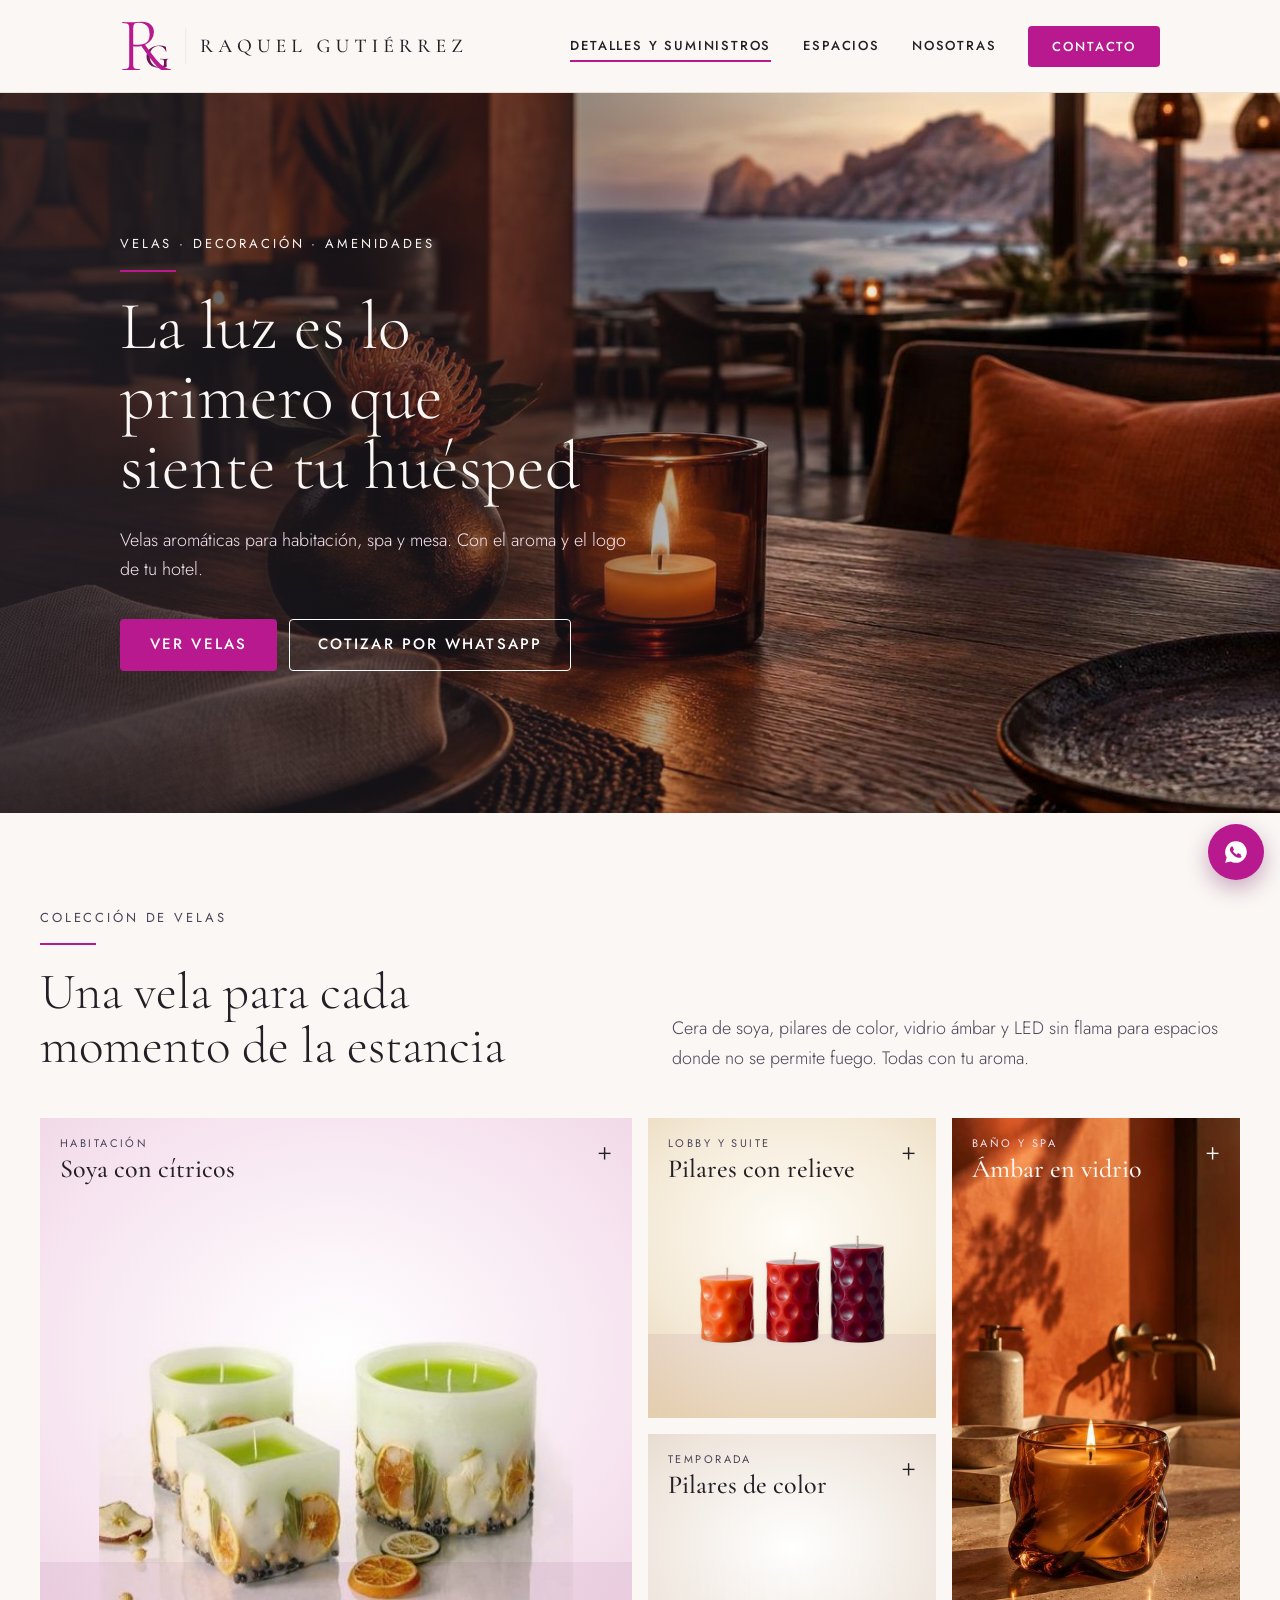
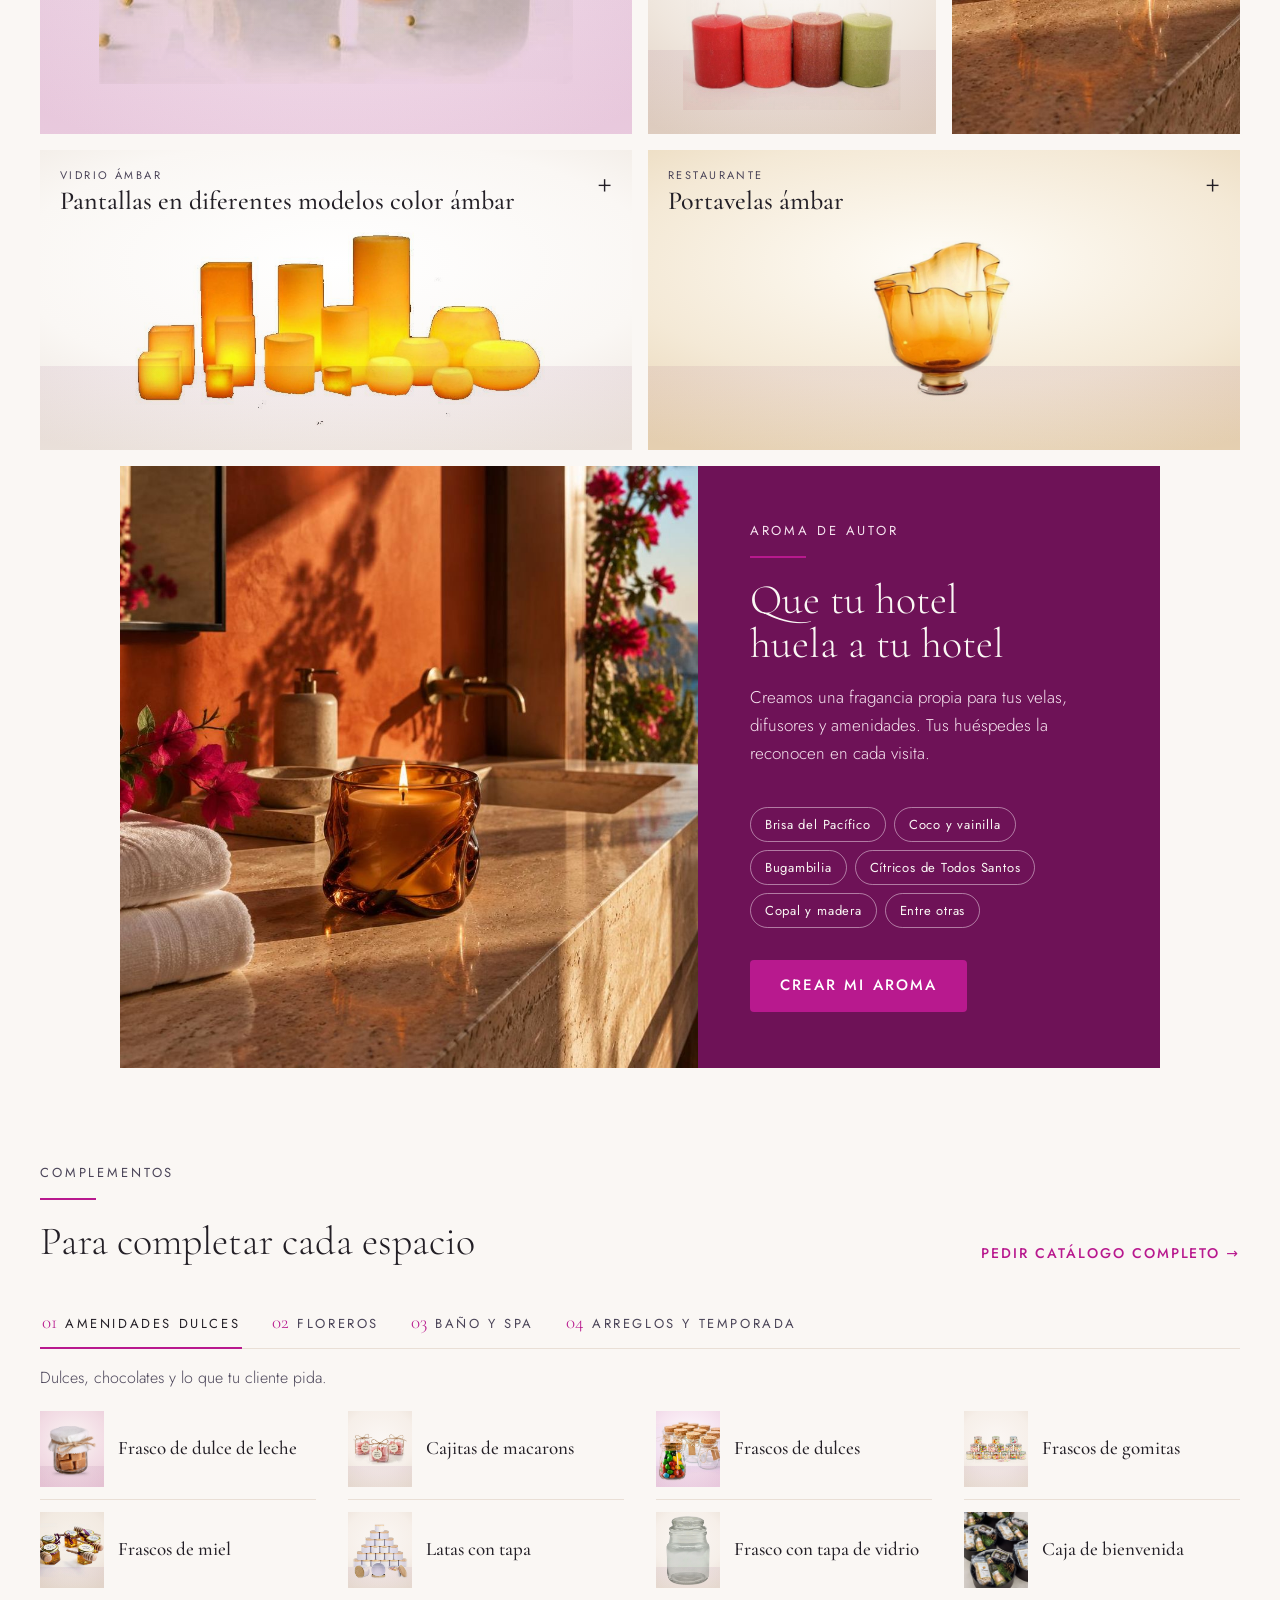
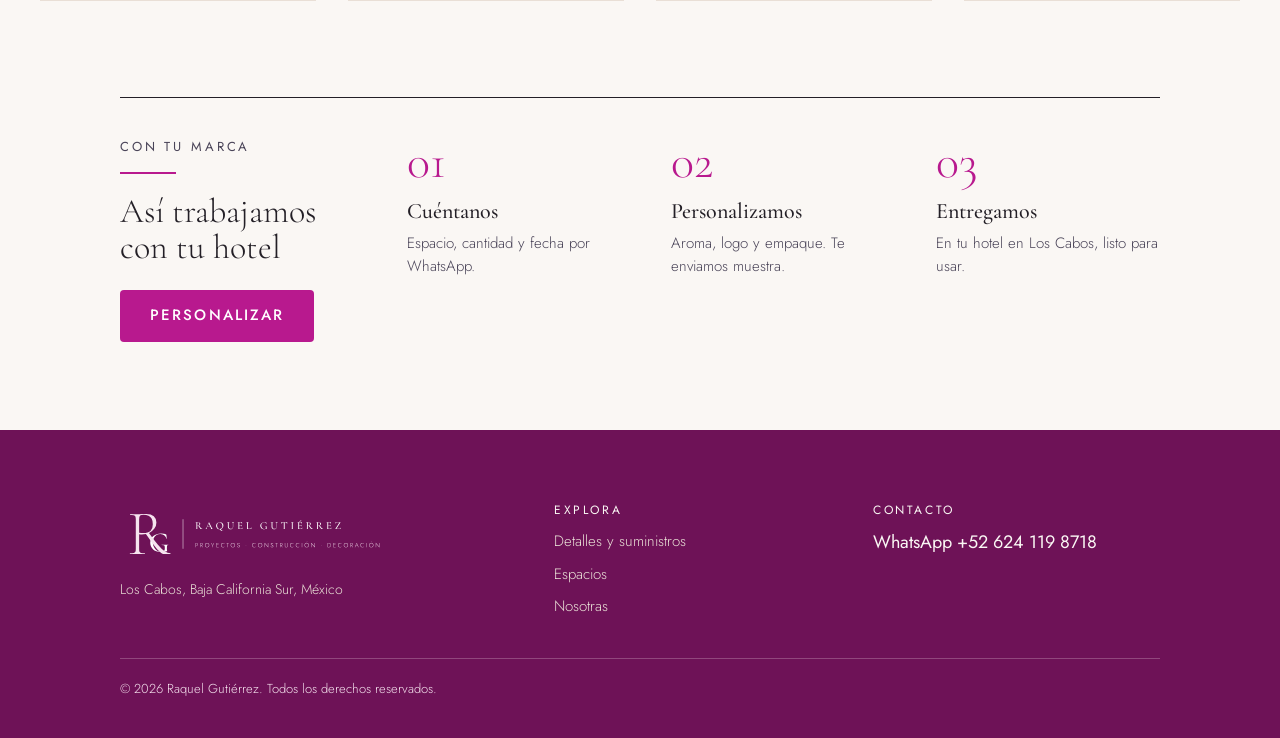
==== commit 13993c06: "Cambiar el número de WhatsApp y teléfono a 624 119 8718 Co-Authored-By: Claude Opus 5.5 <noreply@ant" ====
--- a/detalles.html
+++ b/detalles.html
@@ -3,19 +3,27 @@
 <head>
 <meta charset="utf-8">
 <meta name="viewport" content="width=device-width, initial-scale=1">
-<meta name="robots" content="noindex, nofollow">
+<meta name="robots" content="index, follow">
 <title>Detalles y suministros para hoteles y restaurantes · Raquel Gutiérrez</title>
 <meta name="description" content="Velas aromáticas, decoración, amenidades y regalos para hoteles, restaurantes y eventos en Los Cabos. Con el aroma y el logo de tu hotel.">
-<link rel="canonical" href="https://daizen.mx/detalles.html">
+<link rel="canonical" href="https://raqueldecoracion.com/detalles.html">
 <meta property="og:type" content="website">
 <meta property="og:locale" content="es_MX">
 <meta property="og:site_name" content="Raquel Gutiérrez">
 <meta property="og:title" content="Detalles y suministros · Raquel Gutiérrez">
 <meta property="og:description" content="Velas, decoración y amenidades para hoteles y restaurantes en Los Cabos.">
-<meta property="og:url" content="https://daizen.mx/detalles.html">
-<meta property="og:image" content="https://daizen.mx/marca-rg/logos/svg/rg-icono-fucsia.svg">
+<meta property="og:url" content="https://raqueldecoracion.com/detalles.html">
+<meta property="og:image" content="https://raqueldecoracion.com/img/og-raquel-gutierrez.jpg">
+<meta property="og:image:width" content="1200">
+<meta property="og:image:height" content="630">
+<meta property="og:image:alt" content="Logo de Raquel Gutiérrez · Proyectos, construcción y decoración">
+<meta name="twitter:card" content="summary_large_image">
+<meta name="twitter:title" content="Detalles y suministros · Raquel Gutiérrez">
+<meta name="twitter:description" content="Velas, decoración y amenidades para hoteles y restaurantes en Los Cabos.">
+<meta name="twitter:image" content="https://raqueldecoracion.com/img/og-raquel-gutierrez.jpg">
 <meta name="theme-color" content="#6E1257">
 <link rel="icon" type="image/svg+xml" href="marca-rg/logos/svg/rg-icono-fucsia.svg">
+<link rel="apple-touch-icon" href="marca-rg/logos/png/rg-icono-fucsia-180.png">
 <link rel="stylesheet" href="marca-rg/brand.css">
 <style>
 *{box-sizing:border-box}
@@ -305,6 +313,29 @@
 
 .rg-hero video{z-index:0}
 </style>
+<script type="application/ld+json">
+{
+  "@context": "https://schema.org",
+  "@type": "LocalBusiness",
+  "@id": "https://raqueldecoracion.com/#negocio",
+  "name": "Raquel Gutiérrez",
+  "description": "Proyectos, construcción y decoración en Los Cabos: detalles y amenidades para hoteles, restaurantes y eventos, y renovación de espacios. Más de 35 años.",
+  "url": "https://raqueldecoracion.com/",
+  "logo": "https://raqueldecoracion.com/marca-rg/logos/png/rg-icono-fucsia-512.png",
+  "image": "https://raqueldecoracion.com/img/og-raquel-gutierrez.jpg",
+  "telephone": "+52 624 119 8718",
+  "address": {
+    "@type": "PostalAddress",
+    "addressLocality": "Los Cabos",
+    "addressRegion": "Baja California Sur",
+    "addressCountry": "MX"
+  },
+  "areaServed": {
+    "@type": "Place",
+    "name": "Los Cabos, Baja California Sur"
+  }
+}
+</script>
 </head>
 <body>
 
@@ -315,7 +346,7 @@
       <a href="detalles.html" aria-current="page">Detalles y suministros</a>
       <a href="espacios.html">Espacios</a>
       <a href="index.html#nosotras">Nosotras</a>
-      <a class="rg-btn rg-btn--primario" data-wa="Hola, me gustaría información de Raquel Gutiérrez." href="https://wa.me/526241777607" target="_blank" rel="noopener" style="border:0;padding:14px 24px;color:#fff">Contacto</a>
+      <a class="rg-btn rg-btn--primario" data-wa="Hola, me gustaría información de Raquel Gutiérrez." href="https://wa.me/526241198718" target="_blank" rel="noopener" style="border:0;padding:14px 24px;color:#fff">Contacto</a>
     </nav>
     <button class="hd__burger" id="burger" aria-label="Abrir menú" aria-expanded="false" aria-controls="menu"><span></span><span></span><span></span></button>
   </div>
@@ -329,7 +360,7 @@
     <a href="index.html#nosotras">Nosotras <small>04</small></a>
     <a href="index.html#contacto">Contacto <small>05</small></a>
   </nav>
-  <a class="rg-btn rg-btn--primario" data-wa="Hola, me gustaría información de Raquel Gutiérrez." href="https://wa.me/526241777607" target="_blank" rel="noopener">Escríbenos por WhatsApp</a>
+  <a class="rg-btn rg-btn--primario" data-wa="Hola, me gustaría información de Raquel Gutiérrez." href="https://wa.me/526241198718" target="_blank" rel="noopener">Escríbenos por WhatsApp</a>
 </div>
 
 <main id="top">
@@ -434,20 +465,20 @@
       </div>
       <div>
         <h3>Contacto</h3>
-        <a class="ft__wa" data-wa="Hola, me gustaría información de Raquel Gutiérrez." href="https://wa.me/526241777607" target="_blank" rel="noopener">WhatsApp +52 624 177 7607</a>
+        <a class="ft__wa" data-wa="Hola, me gustaría información de Raquel Gutiérrez." href="https://wa.me/526241198718" target="_blank" rel="noopener">WhatsApp +52 624 119 8718</a>
       </div>
     </div>
     <div class="ft__legal">© <span id="year">2026</span> Raquel Gutiérrez. Todos los derechos reservados.</div>
   </div>
 </footer>
 
-<a class="wa-float" data-wa="Hola, me gustaría información de Raquel Gutiérrez." href="https://wa.me/526241777607" target="_blank" rel="noopener" aria-label="Escríbenos por WhatsApp">
+<a class="wa-float" data-wa="Hola, me gustaría información de Raquel Gutiérrez." href="https://wa.me/526241198718" target="_blank" rel="noopener" aria-label="Escríbenos por WhatsApp">
   <svg width="26" height="26" viewBox="0 0 24 24" fill="#fff" aria-hidden="true"><path d="M12 2a10 10 0 0 0-8.6 15.1L2 22l5-1.3A10 10 0 1 0 12 2zm5.3 14.1c-.2.6-1.3 1.2-1.8 1.2-.5.1-1 .2-3.3-.7-2.8-1.1-4.5-3.9-4.7-4.1-.1-.2-1.1-1.5-1.1-2.9s.7-2 1-2.3c.2-.3.5-.3.7-.3h.5c.2 0 .4 0 .6.5l.8 2c.1.2.1.4 0 .5l-.4.5-.3.4c-.1.1-.2.3 0 .5.1.2.6 1 1.3 1.6.9.8 1.7 1.1 1.9 1.2.2.1.4.1.5-.1l.7-.9c.2-.2.3-.2.5-.1l1.9.9c.2.1.4.2.4.3.1.1.1.6-.1 1.3z"/></svg>
 </a>
 
 <script>
 (function(){
-  var WA_NUMBER = "526241777607";
+  var WA_NUMBER = "526241198718";
   document.querySelectorAll("[data-wa]").forEach(function(a){
     a.href = "https://wa.me/" + WA_NUMBER + "?text=" + encodeURIComponent(a.getAttribute("data-wa"));
   });
@@ -471,7 +502,7 @@
 </script>
 <script>
 (function(){
-  var WA = (typeof WA_NUMBER !== "undefined") ? WA_NUMBER : "526241777607";
+  var WA = (typeof WA_NUMBER !== "undefined") ? WA_NUMBER : "526241198718";
   function wa(msg){ return "https://wa.me/" + WA + "?text=" + encodeURIComponent(msg); }
 
   /* PRODUCTOS — para agregar fotos, añade rutas en "imgs" (la primera es la principal).
@@ -503,7 +534,6 @@
     ]},
     {n:"02", nombre:"Floreros", sub:"Piezas de acento para mesa, barra, recepción y habitación.", items:[
       {id:"cobre", nombre:"Florero cobre", fondo:"champ", imgs:["img/florero-cobre.jpg"], alt:"Florero alto de acabado cobre", desc:"Florero alto para tallo único en mesa o barra.", pres:["Por pieza","Juego por mesa"]},
-      {id:"mercurio", nombre:"Florero mercurio", fondo:"champ", imgs:["img/florero-mercurio.jpg"], alt:"Florero dorado efecto mercurio", desc:"Vidrio con efecto mercurio dorado.", pres:["Por pieza"]},
       {id:"plumas", nombre:"Florero Plumas", fondo:"hueso", imgs:["img/plumas.jpg","img/plumas-hero.jpg"], alt:"Florero de vidrio artístico turquesa", desc:"Vidrio artístico en degradado turquesa. Pieza de acento.", pres:["Pieza individual"]},
       {id:"cilindros", nombre:"Cilindros de cristal", fondo:"hueso", imgs:["img/cilindros-hero.jpg"], pos:"74% 50%", alt:"Cilindros de cristal en tres alturas", desc:"Base para velas flotantes o arreglos de centro de mesa.", pres:["Chico","Mediano","Alto"]}
     ]},
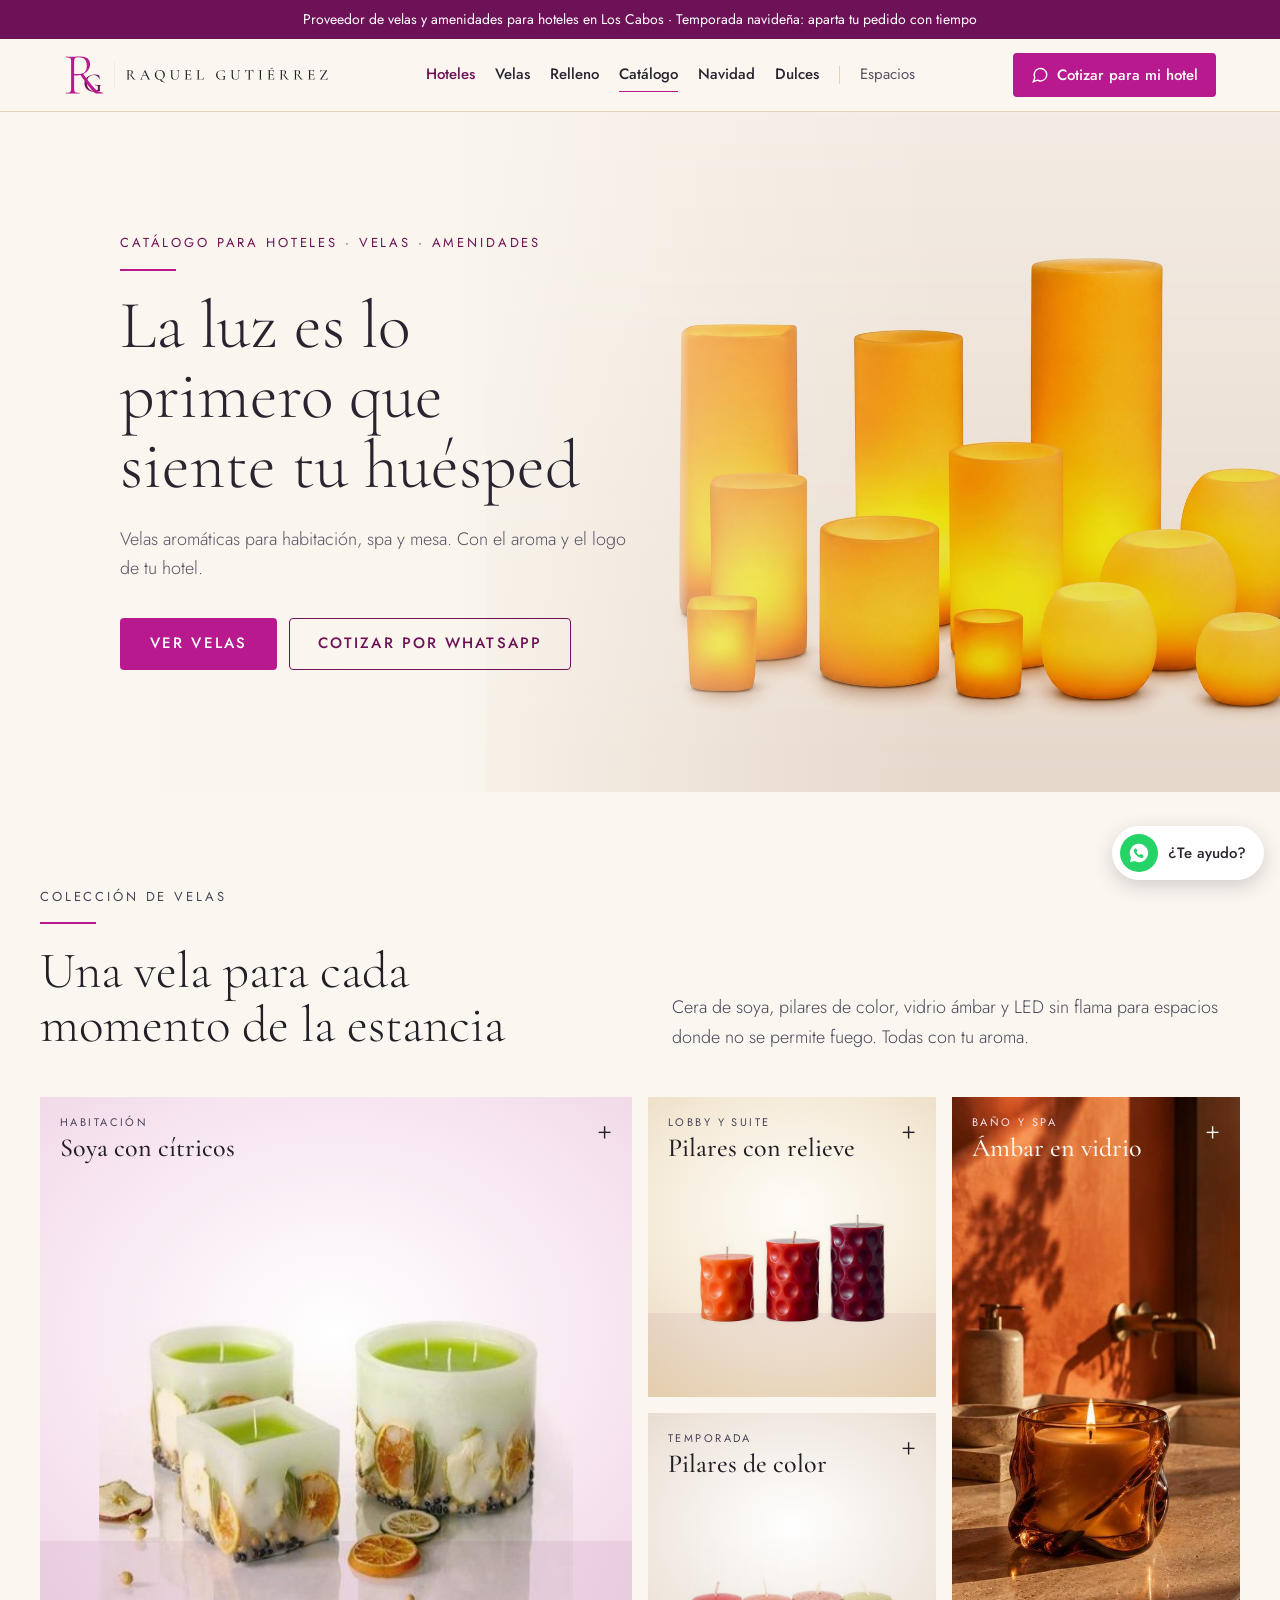
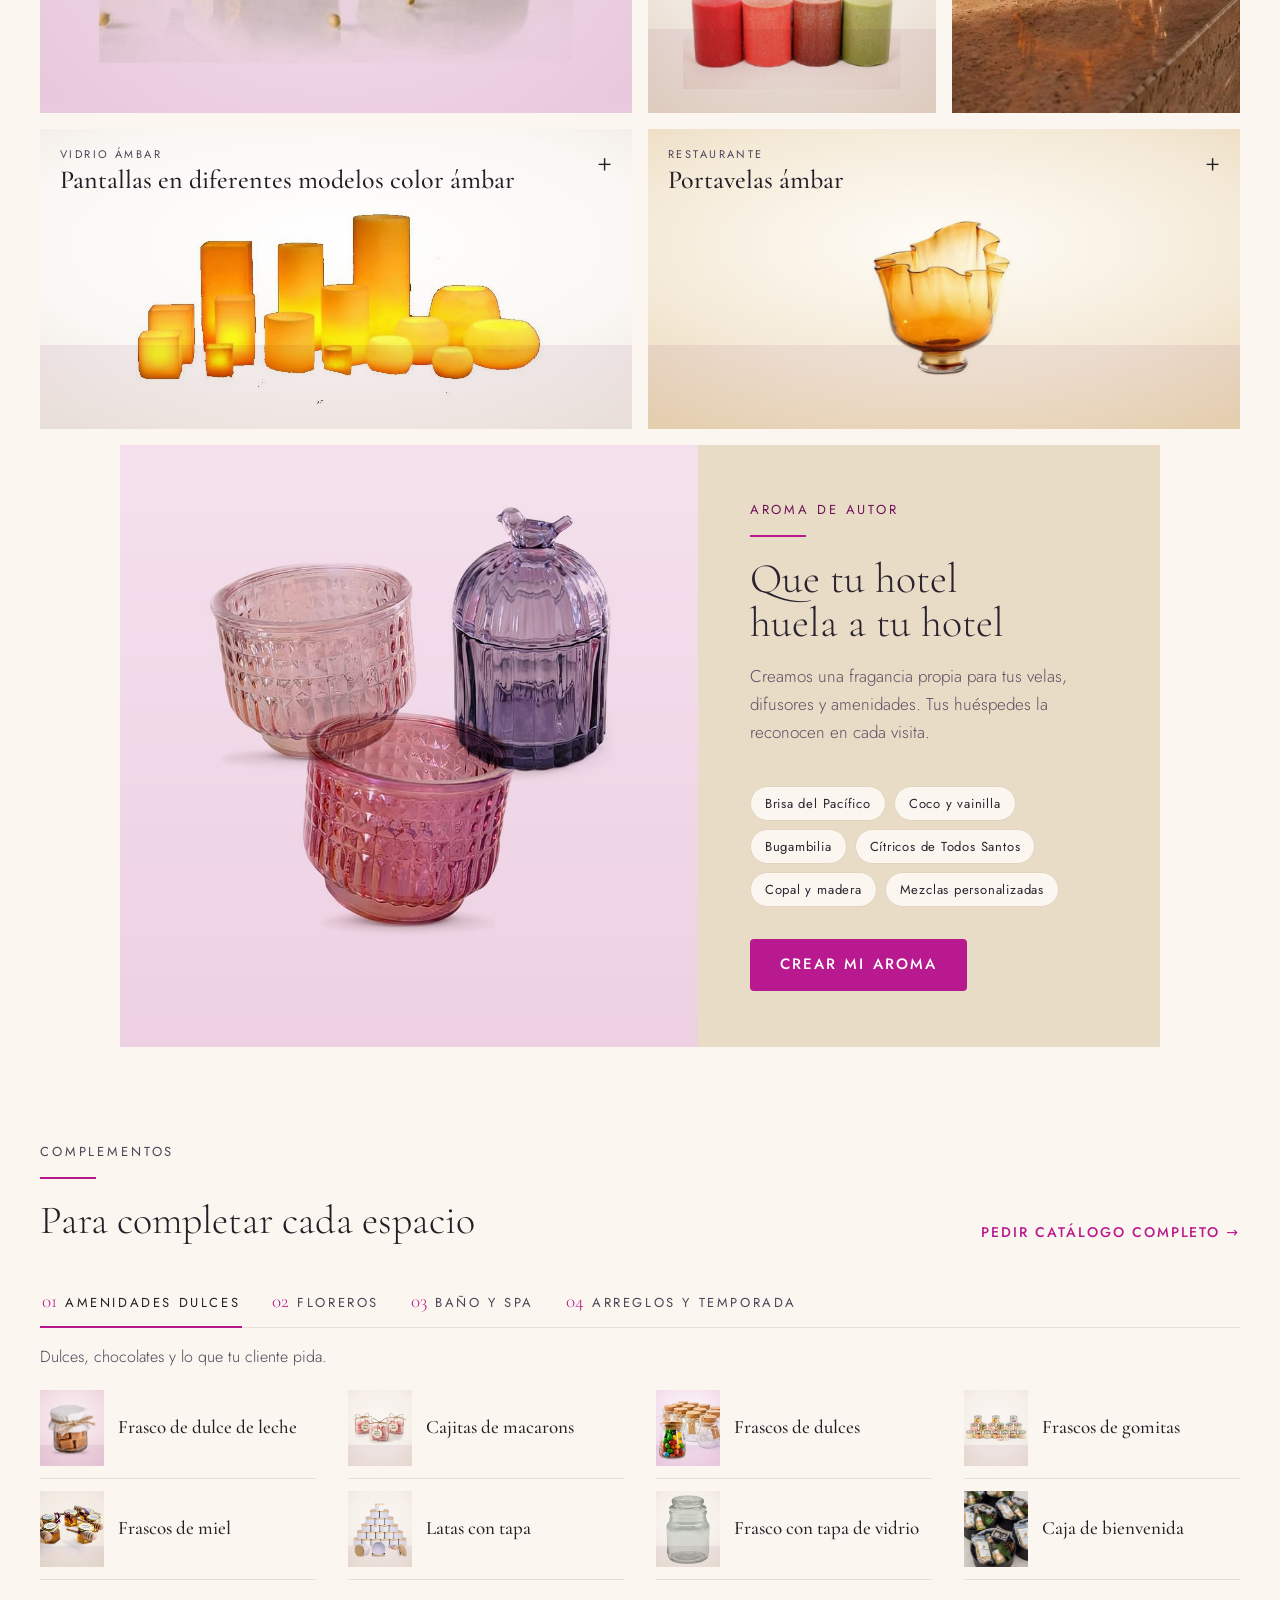
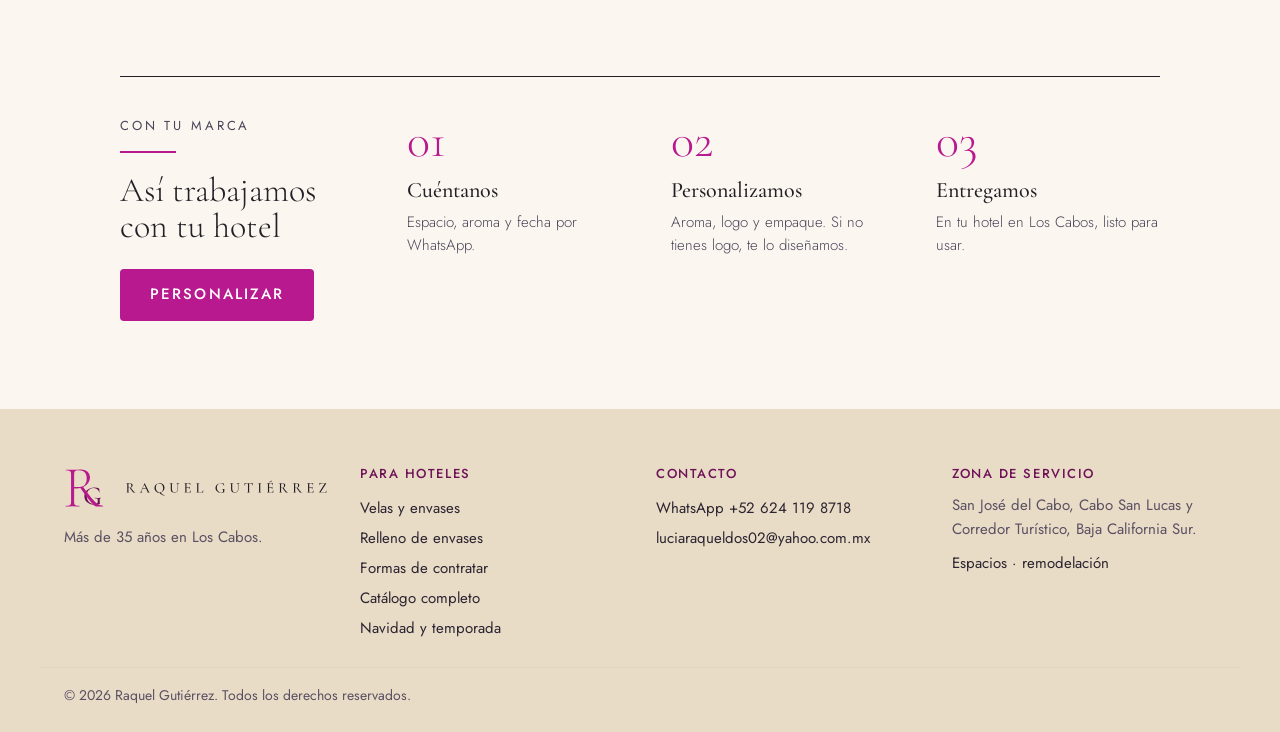
==== commit 15f21351: "Unificar Detalles y Espacios con el diseño nuevo - Encabezado, menú, pie, WhatsApp y selector de ton" ====
--- a/detalles.html
+++ b/detalles.html
@@ -25,10 +25,12 @@
 <link rel="icon" type="image/svg+xml" href="marca-rg/logos/svg/rg-icono-fucsia.svg">
 <link rel="apple-touch-icon" href="marca-rg/logos/png/rg-icono-fucsia-180.png">
 <link rel="stylesheet" href="marca-rg/brand.css">
+<link rel="stylesheet" href="marca-rg/sitio.css">
+<script>(function(){try{var t=new URLSearchParams(location.search).get("tema")||sessionStorage.getItem("rg-tema");if(t==="rosa"||t==="crema"){document.documentElement.setAttribute("data-tema",t);sessionStorage.setItem("rg-tema",t);}}catch(e){}})();</script>
 <style>
 *{box-sizing:border-box}
 html{scroll-behavior:smooth}
-body{margin:0;background:var(--rg-hueso);color:var(--rg-carbon);font:var(--rg-text-body);-webkit-font-smoothing:antialiased}
+body{margin:0;background:var(--f1);color:var(--t1);font:var(--rg-text-body);-webkit-font-smoothing:antialiased}
 img{display:block;max-width:100%}
 a{color:var(--rg-fucsia)}a:hover{color:var(--rg-fucsia-hover)}
 a:focus-visible,button:focus-visible{outline:2px solid var(--rg-fucsia);outline-offset:3px}
@@ -156,7 +158,7 @@
 
 /* ===== Sección Detalles (2a aprobada) ===== */
 
-:root,.rg{--fucsia:#B8198E;--fucsia-h:#9C1479;--ciruela:#6E1257;--carbon:#231F26;--pizarra:#4A4458;--hueso:#FAF7F4;--arena:#E9DFD6;--rosa:#F6E3EF;--champ:#C9A66B;
+:root,.rg{--fucsia:#B8198E;--fucsia-h:#9C1479;--ciruela:#6E1257;--carbon:#231F26;--pizarra:#4A4458;--hueso:var(--f1);--arena:#E9DFD6;--rosa:#F6E3EF;--champ:#C9A66B;
   --serif:"Cormorant Garamond",Georgia,serif;--sans:"Jost",system-ui,sans-serif;
   background:var(--hueso);color:var(--carbon);font-family:var(--sans);font-weight:300}
 .rg *{box-sizing:border-box}
@@ -176,13 +178,16 @@
 .rg a:focus-visible,.rg button:focus-visible{outline:2px solid var(--fucsia);outline-offset:3px}
 
 /* Hero con video de fondo */
-.rg-hero{position:relative;min-height:min(720px,92vh);overflow:hidden;background:var(--carbon);color:var(--hueso);display:flex;align-items:center}
+.rg-hero{position:relative;min-height:min(680px,86vh);overflow:hidden;background:var(--f2);color:var(--t1);display:flex;align-items:center}
 .rg-hero video,.rg-hero>img{position:absolute;inset:0;width:100%;height:100%;object-fit:cover}
-.rg-hero::after{content:"";position:absolute;inset:0;background:linear-gradient(90deg,rgba(35,31,38,.82) 0%,rgba(35,31,38,.45) 45%,rgba(35,31,38,0) 72%)}
+.rg-hero::after{content:"";position:absolute;inset:0;background:linear-gradient(90deg,rgba(var(--scrim),.97) 0%,rgba(var(--scrim),.88) 34%,rgba(var(--scrim),.3) 58%,rgba(var(--scrim),0) 74%)}
 .rg-hero__in{position:relative;z-index:1;width:100%}
+.rg-hero .rg-btn--line{color:var(--acento);border-color:var(--acento)}
+.rg-hero .rg-btn--line:hover{background:var(--acento);color:#fff}
+@media (min-width:721px){.rg-hero>img{left:auto;width:62%}}
 .rg-hero__txt{max-width:520px}
-.rg-hero .rg-label{color:var(--hueso)}
-.rg-hero .rg-p{color:var(--rosa);margin:24px 0 34px}
+.rg-hero .rg-label{color:var(--acento)}
+.rg-hero .rg-p{color:var(--t2);margin:24px 0 34px}
 .rg-actions{display:flex;gap:12px;flex-wrap:wrap}
 
 /* Velas */
@@ -209,14 +214,14 @@
 .bg-photo{background:var(--carbon)}
 
 /* Aroma de autor */
-.rg-aroma{margin-top:16px;display:grid;grid-template-columns:1.25fr 1fr;background:var(--ciruela);color:var(--hueso)}
+.rg-aroma{margin-top:16px;display:grid;grid-template-columns:1.25fr 1fr;background:var(--f3);color:var(--t1)}
 .rg-aroma__img{position:relative;min-height:420px}
 .rg-aroma__img img{position:absolute;inset:0;width:100%;height:100%;object-fit:cover}
 .rg-aroma__txt{padding:56px 52px;display:flex;flex-direction:column;justify-content:center}
-.rg-aroma .rg-label{color:var(--rosa)}
-.rg-aroma .rg-p{color:var(--rosa);font-size:17px;margin:16px 0 24px}
+.rg-aroma .rg-label{color:var(--acento)}
+.rg-aroma .rg-p{color:var(--t2);font-size:17px;margin:16px 0 24px}
 .rg-chips{display:flex;flex-wrap:wrap;gap:8px;margin-bottom:32px;padding:0;list-style:none}
-.rg-chips li{font:400 13px/1 var(--sans);letter-spacing:.06em;padding:10px 14px;border-radius:999px;border:1px solid rgba(246,227,239,.5)}
+.rg-chips li{font:400 13px/1 var(--sans);letter-spacing:.06em;padding:10px 14px;border-radius:999px;border:1px solid var(--linea);background:var(--f1)}
 
 /* Complementos */
 .rg-comps{padding:96px 0 0}
@@ -275,8 +280,8 @@
   .rg-rule{margin:14px 0 16px}
   .rg-p{font-size:16px}
   .rg-hero{min-height:640px;align-items:flex-end;padding-bottom:36px}
-  .rg-hero video,.rg-hero>img{object-position:62% 50%}
-  .rg-hero::after{background:linear-gradient(0deg,rgba(35,31,38,.9) 0%,rgba(35,31,38,.35) 55%,rgba(35,31,38,.25) 100%)}
+  .rg-hero video,.rg-hero>img{object-position:84% 40%;height:56%}
+  .rg-hero::after{background:linear-gradient(180deg,rgba(var(--scrim),0) 0%,rgba(var(--scrim),.2) 30%,rgba(var(--scrim),.94) 55%,rgba(var(--scrim),1) 100%)}
   .rg-hero .rg-p{margin:16px 0 24px}
   .rg-actions .rg-btn{flex:1;text-align:center}
   .rg-velas,.rg-comps{padding-top:64px}
@@ -339,28 +344,40 @@
 </head>
 <body>
 
-<header class="hd">
-  <div class="wrap hd__in">
-    <a class="hd__logo" href="index.html" aria-label="Raquel Gutiérrez, inicio"><img src="marca-rg/logos/svg/rg-logo-header.svg" alt="Raquel Gutiérrez"></a>
-    <nav class="hd__nav" aria-label="Principal">
-      <a href="detalles.html" aria-current="page">Detalles y suministros</a>
-      <a href="espacios.html">Espacios</a>
-      <a href="index.html#nosotras">Nosotras</a>
-      <a class="rg-btn rg-btn--primario" data-wa="Hola, me gustaría información de Raquel Gutiérrez." href="https://wa.me/526241198718" target="_blank" rel="noopener" style="border:0;padding:14px 24px;color:#fff">Contacto</a>
+<div class="sg-barra">Proveedor de velas y amenidades para hoteles en Los Cabos · Temporada navideña: aparta tu pedido con tiempo</div>
+
+<header class="sg-hd">
+  <div class="sg-wrap sg-hd__in">
+    <a class="sg-hd__logo" href="index.html" aria-label="Raquel Gutiérrez, inicio"><img src="marca-rg/logos/svg/rg-logo-header.svg" alt="Raquel Gutiérrez" width="265" height="40"></a>
+    <nav class="sg-hd__nav" aria-label="Principal">
+      <a class="hot" href="index.html#hoteles">Hoteles</a>
+      <a href="index.html#envases">Velas</a>
+      <a href="index.html#relleno">Relleno</a>
+      <a href="detalles.html" aria-current="page">Catálogo</a>
+      <a href="index.html#temporada">Navidad</a>
+      <a href="index.html#dulces">Dulces</a>
+      <span class="sep" aria-hidden="true"></span>
+      <a class="secu" href="espacios.html">Espacios</a>
     </nav>
-    <button class="hd__burger" id="burger" aria-label="Abrir menú" aria-expanded="false" aria-controls="menu"><span></span><span></span><span></span></button>
+    <a class="sg-hd__wa" data-wa="Hola Raquel, represento a un hotel en Los Cabos y me gustaría conocer su catálogo de velas y amenidades." href="https://wa.me/526241198718" target="_blank" rel="noopener"><svg width="18" height="18" viewBox="0 0 24 24" fill="none" stroke="currentColor" stroke-width="1.8" aria-hidden="true"><path d="M21 11.5a8.4 8.4 0 0 1-12.4 7.4L3 21l2.1-5.5A8.4 8.4 0 1 1 21 11.5z"/></svg> Cotizar para mi hotel</a>
+    <button class="sg-hd__burger" id="sg-burger" aria-label="Abrir menú" aria-expanded="false" aria-controls="sg-menu"><svg width="26" height="26" viewBox="0 0 24 24" fill="none" stroke="currentColor" stroke-width="1.8" aria-hidden="true"><path d="M4 7h16M4 12h16M4 17h16"/></svg></button>
   </div>
 </header>
-<div class="menu" id="menu" role="dialog" aria-modal="true" aria-label="Menú">
-  <div class="menu__top"><img src="marca-rg/logos/svg/rg-logo-header.svg" alt="Raquel Gutiérrez" style="height:38px;width:auto;max-width:calc(100vw - 96px)"><button class="menu__close" id="menu-close" aria-label="Cerrar menú">×</button></div>
+
+<div class="sg-menu" id="sg-menu" role="dialog" aria-modal="true" aria-label="Menú">
+  <div class="sg-menu__top"><img src="marca-rg/logos/svg/rg-logo-header.svg" alt="Raquel Gutiérrez" width="252" height="38"><button class="sg-menu__close" id="sg-menu-close" aria-label="Cerrar menú">×</button></div>
   <nav aria-label="Menú móvil">
-    <a href="index.html">Inicio <small>01</small></a>
-    <a href="detalles.html">Detalles y suministros <small>02</small></a>
-    <a href="espacios.html">Espacios <small>03</small></a>
-    <a href="index.html#nosotras">Nosotras <small>04</small></a>
-    <a href="index.html#contacto">Contacto <small>05</small></a>
+    <a href="index.html">Inicio</a>
+    <a href="index.html#hoteles">Para hoteles</a>
+    <a href="index.html#envases">Velas y envases</a>
+    <a href="index.html#relleno">Relleno de envases</a>
+    <a href="index.html#modalidades">Formas de contratar</a>
+    <a href="detalles.html" aria-current="page">Catálogo completo</a>
+    <a href="index.html#temporada">Navidad y temporada</a>
+    <a href="index.html#dulces">Mesas de dulces</a>
+    <a class="secu" href="espacios.html">Espacios · remodelación</a>
   </nav>
-  <a class="rg-btn rg-btn--primario" data-wa="Hola, me gustaría información de Raquel Gutiérrez." href="https://wa.me/526241198718" target="_blank" rel="noopener">Escríbenos por WhatsApp</a>
+  <a class="sg-hd__wa" data-wa="Hola Raquel, represento a un hotel en Los Cabos y me gustaría conocer su catálogo de velas y amenidades." href="https://wa.me/526241198718" target="_blank" rel="noopener"><svg width="18" height="18" viewBox="0 0 24 24" fill="none" stroke="currentColor" stroke-width="1.8" aria-hidden="true"><path d="M21 11.5a8.4 8.4 0 0 1-12.4 7.4L3 21l2.1-5.5A8.4 8.4 0 1 1 21 11.5z"/></svg> Cotizar para mi hotel</a>
 </div>
 
 <main id="top">
@@ -368,13 +385,13 @@
 
   <div class="rg-hero">
     <!-- Video de fondo: cuando exista img/hero-velas.mp4 se reproduce; mientras tanto se ve el poster -->
-    <img src="img/table.jpg" alt="" aria-hidden="true" fetchpriority="high">
+    <img src="img/portada-velas-led.jpg" alt="" aria-hidden="true" fetchpriority="high" style="object-position:82% 55%">
     <video muted loop playsinline preload="none" data-src="img/hero-velas.mp4" aria-hidden="true" hidden></video>
     <div class="rg-hero__in rg-wrap">
       <div class="rg-hero__txt">
-        <div class="rg-label">Velas · Decoración · Amenidades</div>
+        <div class="rg-label">Catálogo para hoteles · Velas · Amenidades</div>
         <div class="rg-rule"></div>
-        <h2 class="rg-h2" id="rg-titulo">La luz es lo primero que siente tu huésped</h2>
+        <h1 class="rg-h2" id="rg-titulo">La luz es lo primero que siente tu huésped</h1>
         <p class="rg-p">Velas aromáticas para habitación, spa y mesa. Con el aroma y el logo de tu hotel.</p>
         <div class="rg-actions">
           <a class="rg-btn" href="#velas">Ver velas</a>
@@ -394,21 +411,21 @@
 
   <div class="rg-wrap" style="padding-top:0">
     <div class="rg-aroma">
-      <div class="rg-aroma__img"><img src="img/bath.jpg" alt="Vela ámbar encendida sobre barra de travertino en baño con vista al mar" loading="lazy"></div>
+      <div class="rg-aroma__img"><img src="img/envases/categoria-velas.jpg" alt="Vasos tallados rosa y frasco jaula lila para velas con aroma propio" loading="lazy"></div>
       <div class="rg-aroma__txt">
         <div class="rg-label">Aroma de autor</div>
         <div class="rg-rule"></div>
         <h3 class="rg-h3" style="font-size:clamp(30px,3.4vw,42px)">Que tu hotel huela a tu hotel</h3>
         <p class="rg-p">Creamos una fragancia propia para tus velas, difusores y amenidades. Tus huéspedes la reconocen en cada visita.</p>
         <ul class="rg-chips">
-          <li>Brisa del Pacífico</li><li>Coco y vainilla</li><li>Bugambilia</li><li>Cítricos de Todos Santos</li><li>Copal y madera</li><li>Entre otras</li>
+          <li>Brisa del Pacífico</li><li>Coco y vainilla</li><li>Bugambilia</li><li>Cítricos de Todos Santos</li><li>Copal y madera</li><li>Mezclas personalizadas</li>
         </ul>
         <div><a class="rg-btn" data-wa="Hola, me interesa crear un aroma propio para mi hotel." href="#" target="_blank" rel="noopener">Crear mi aroma</a></div>
       </div>
     </div>
   </div>
 
-  <div class="rg-comps rg-wrap">
+  <div class="rg-comps rg-wrap" id="complementos">
     <div class="rg-row">
       <div><div class="rg-label">Complementos</div><div class="rg-rule"></div><h3 class="rg-h3" style="font-size:clamp(30px,3.4vw,40px)">Para completar cada espacio</h3></div>
       <a class="rg-link" data-wa="Hola, me gustaría recibir el catálogo completo de decoración para hotel/restaurante." href="#" target="_blank" rel="noopener">Pedir catálogo completo →</a>
@@ -420,8 +437,8 @@
   <div class="rg-wrap">
     <div class="rg-steps">
       <div><div class="rg-label">Con tu marca</div><div class="rg-rule"></div><h3 class="rg-h3" style="font-size:34px;margin-bottom:24px">Así trabajamos con tu hotel</h3><a class="rg-btn" data-wa="Hola, me interesa personalizar productos con la marca de mi hotel/restaurante." href="#" target="_blank" rel="noopener">Personalizar</a></div>
-      <div><b>01</b><h4>Cuéntanos</h4><p>Espacio, cantidad y fecha por WhatsApp.</p></div>
-      <div><b>02</b><h4>Personalizamos</h4><p>Aroma, logo y empaque. Te enviamos muestra.</p></div>
+      <div><b>01</b><h4>Cuéntanos</h4><p>Espacio, aroma y fecha por WhatsApp.</p></div>
+      <div><b>02</b><h4>Personalizamos</h4><p>Aroma, logo y empaque. Si no tienes logo, te lo diseñamos.</p></div>
       <div><b>03</b><h4>Entregamos</h4><p>En tu hotel en Los Cabos, listo para usar.</p></div>
     </div>
   </div>
@@ -448,51 +465,31 @@
 </section>
 </main>
 
-<footer class="ft">
-  <div class="wrap">
-    <div class="ft__grid">
-      <div>
-        <img src="marca-rg/logos/svg/rg-logo-horizontal-blanco.svg" alt="Raquel Gutiérrez · Proyectos, Construcción, Decoración">
-        <p>Los Cabos, Baja California Sur, México</p>
-      </div>
-      <div>
-        <h3>Explora</h3>
-        <nav aria-label="Pie de página">
-          <a href="detalles.html">Detalles y suministros</a>
-          <a href="espacios.html">Espacios</a>
-          <a href="index.html#nosotras">Nosotras</a>
-        </nav>
-      </div>
-      <div>
-        <h3>Contacto</h3>
-        <a class="ft__wa" data-wa="Hola, me gustaría información de Raquel Gutiérrez." href="https://wa.me/526241198718" target="_blank" rel="noopener">WhatsApp +52 624 119 8718</a>
-      </div>
-    </div>
-    <div class="ft__legal">© <span id="year">2026</span> Raquel Gutiérrez. Todos los derechos reservados.</div>
-  </div>
+<footer class="sg-ft">
+  <div class="sg-wrap sg-ft__grid">
+    <div><img src="marca-rg/logos/svg/rg-logo-header.svg" alt="Raquel Gutiérrez" width="304" height="46"><p style="margin-top:14px">Más de 35 años en Los Cabos.</p></div>
+    <div><h3>Para hoteles</h3><p class="sg-ft__links"><a href="index.html#envases">Velas y envases</a><br><a href="index.html#relleno">Relleno de envases</a><br><a href="index.html#modalidades">Formas de contratar</a><br><a href="detalles.html">Catálogo completo</a><br><a href="index.html#temporada">Navidad y temporada</a></p></div>
+    <div><h3>Contacto</h3><p class="sg-ft__links"><a data-wa="Hola Raquel, vi su página web y me gustaría recibir información sobre sus servicios." href="https://wa.me/526241198718" target="_blank" rel="noopener">WhatsApp +52 624 119 8718</a><br><a href="mailto:luciaraqueldos02@yahoo.com.mx">luciaraqueldos02@yahoo.com.mx</a></p></div>
+    <div><h3>Zona de servicio</h3><p>San José del Cabo, Cabo San Lucas y Corredor Turístico, Baja California Sur.</p><p style="margin-top:10px"><a href="espacios.html">Espacios · remodelación</a></p></div>
+  </div>
+  <div class="sg-wrap sg-ft__legal">© <span id="sg-year">2026</span> Raquel Gutiérrez. Todos los derechos reservados.</div>
 </footer>
 
-<a class="wa-float" data-wa="Hola, me gustaría información de Raquel Gutiérrez." href="https://wa.me/526241198718" target="_blank" rel="noopener" aria-label="Escríbenos por WhatsApp">
-  <svg width="26" height="26" viewBox="0 0 24 24" fill="#fff" aria-hidden="true"><path d="M12 2a10 10 0 0 0-8.6 15.1L2 22l5-1.3A10 10 0 1 0 12 2zm5.3 14.1c-.2.6-1.3 1.2-1.8 1.2-.5.1-1 .2-3.3-.7-2.8-1.1-4.5-3.9-4.7-4.1-.1-.2-1.1-1.5-1.1-2.9s.7-2 1-2.3c.2-.3.5-.3.7-.3h.5c.2 0 .4 0 .6.5l.8 2c.1.2.1.4 0 .5l-.4.5-.3.4c-.1.1-.2.3 0 .5.1.2.6 1 1.3 1.6.9.8 1.7 1.1 1.9 1.2.2.1.4.1.5-.1l.7-.9c.2-.2.3-.2.5-.1l1.9.9c.2.1.4.2.4.3.1.1.1.6-.1 1.3z"/></svg>
+<div class="sg-tono" id="sg-tono" role="group" aria-label="Elegir tono de fondo">
+  <span>Tono:</span>
+  <button type="button" data-tema="crema" aria-pressed="true"><i style="background:#F3EADC"></i>A · Crema</button>
+  <button type="button" data-tema="rosa" aria-pressed="false"><i style="background:#F4E2DF"></i>B · Rosa palo</button>
+</div>
+
+<a class="sg-wa" id="sg-wa" data-wa="Hola Raquel, vi su página web y me gustaría recibir información sobre sus servicios." href="https://wa.me/526241198718" target="_blank" rel="noopener" aria-label="Escribir por WhatsApp">
+  <span class="ic"><svg width="22" height="22" viewBox="0 0 24 24" fill="#fff" aria-hidden="true"><path d="M12 2a10 10 0 0 0-8.6 15.1L2 22l5-1.3A10 10 0 1 0 12 2zm5.3 14.1c-.2.6-1.3 1.2-1.8 1.2-.5.1-1 .2-3.3-.7-2.8-1.1-4.5-3.9-4.7-4.1-.1-.2-1.1-1.5-1.1-2.9s.7-2 1-2.3c.2-.3.5-.3.7-.3h.5c.2 0 .4 0 .6.5l.8 2c.1.2.1.4 0 .5l-.4.5-.3.4c-.1.1-.2.3 0 .5.1.2.6 1 1.3 1.6.9.8 1.7 1.1 1.9 1.2.2.1.4.1.5-.1l.7-.9c.2-.2.3-.2.5-.1l1.9.9c.2.1.4.2.4.3.1.1.1.6-.1 1.3z"/></svg></span>
+  <span class="txt" id="sg-wa-txt">¿Te ayudo?</span>
 </a>
+
+<script src="marca-rg/sitio.js"></script>
 
 <script>
 (function(){
-  var WA_NUMBER = "526241198718";
-  document.querySelectorAll("[data-wa]").forEach(function(a){
-    a.href = "https://wa.me/" + WA_NUMBER + "?text=" + encodeURIComponent(a.getAttribute("data-wa"));
-  });
-  var menu = document.getElementById("menu"), burger = document.getElementById("burger");
-  function toggle(open){
-    menu.classList.toggle("is-open", open);
-    burger.setAttribute("aria-expanded", open);
-    document.body.style.overflow = open ? "hidden" : "";
-  }
-  burger.addEventListener("click", function(){ toggle(true); });
-  document.getElementById("menu-close").addEventListener("click", function(){ toggle(false); });
-  menu.querySelectorAll("nav a").forEach(function(a){ a.addEventListener("click", function(){ toggle(false); }); });
-  document.addEventListener("keydown", function(e){ if(e.key === "Escape") toggle(false); });
-  document.getElementById("year").textContent = new Date().getFullYear();
   document.querySelectorAll("img[data-src]").forEach(function(img){
     var probe = new Image();
     probe.onload = function(){ img.src = img.getAttribute("data-src"); img.hidden = false; };
--- a/marca-rg/sitio.css
+++ b/marca-rg/sitio.css
@@ -0,0 +1,103 @@
+/* ==========================================================
+   RAQUEL GUTIÉRREZ — piezas comunes del sitio
+   Tonos claros (A crema por defecto · B rosa palo con ?tema=rosa),
+   barra superior, encabezado, menú móvil, pie, WhatsApp flotante
+   y selector de tono. Se usa en index, detalles y espacios.
+   ========================================================== */
+
+:root,:root[data-tema="crema"]{
+  --f1:#FBF7F0;   /* fondo base */
+  --f2:#F3EADC;   /* banda alterna */
+  --f3:#E9DCC7;   /* banda profunda, pie */
+  --tarjeta:#FFFFFF;
+  --linea:#E2D3BD;
+  --t1:#2B2430;   /* texto principal */
+  --t2:#5A5163;   /* texto secundario */
+  --acento:#6E1257; /* ciruela del logo */
+  --boton:#B8198E; --boton-hover:#9C1479;
+  --oro:#B08A4E;  /* sólo líneas y números grandes */
+  --scrim:251,247,240;
+}
+:root[data-tema="rosa"]{
+  --f1:#FBF3F2;
+  --f2:#F4E2DF;
+  --f3:#EBCFCB;
+  --tarjeta:#FFFFFF;
+  --linea:#E6CBC6;
+  --t1:#2E2430;
+  --t2:#5E5060;
+  --acento:#6E1257;
+  --boton:#B8198E; --boton-hover:#9C1479;
+  --oro:#B4876A;
+  --scrim:251,243,242;
+}
+
+body{background:var(--f1);color:var(--t1)}
+
+.sg-wrap{max-width:1200px;margin:0 auto;padding:0 24px;box-sizing:border-box}
+
+/* Barra superior */
+.sg-barra{background:var(--acento);color:#fff;font:400 14px/1.5 var(--rg-font-sans);text-align:center;padding:9px 16px}
+
+/* Encabezado */
+.sg-hd{position:sticky;top:0;z-index:30;background:rgba(var(--scrim),.94);backdrop-filter:blur(8px);-webkit-backdrop-filter:blur(8px);border-bottom:1px solid var(--linea)}
+.sg-hd__in{display:flex;align-items:center;justify-content:space-between;gap:20px;padding-top:14px;padding-bottom:14px}
+.sg-hd__logo{display:flex;flex:none}
+.sg-hd__logo img{height:40px;width:auto;display:block}
+.sg-hd__nav{display:flex;align-items:center;gap:6px 20px;font:500 15px/1.4 var(--rg-font-sans);white-space:nowrap}
+.sg-hd__nav a{color:var(--t1);text-decoration:none;padding:6px 0;border-bottom:1.5px solid transparent;letter-spacing:0;text-transform:none}
+.sg-hd__nav a:hover,.sg-hd__nav a[aria-current="page"]{border-bottom-color:var(--boton)}
+.sg-hd__nav a.hot{color:var(--acento)}
+.sg-hd__nav .sep{width:1px;height:18px;background:var(--linea)}
+.sg-hd__nav .secu{color:var(--t2);font-weight:400}
+.sg-hd__wa{white-space:nowrap;background:var(--boton);color:#fff;text-decoration:none;font:500 15px/1.2 var(--rg-font-sans);padding:11px 18px;min-height:44px;display:inline-flex;align-items:center;gap:8px;border-radius:4px;box-sizing:border-box}
+.sg-hd__wa:hover{background:var(--boton-hover);color:#fff}
+.sg-hd__burger{display:none;width:48px;height:48px;border:0;background:transparent;color:var(--t1);cursor:pointer;align-items:center;justify-content:center}
+
+/* Menú móvil */
+.sg-menu{position:fixed;inset:0;z-index:60;background:var(--f1);padding:20px 24px 32px;display:flex;flex-direction:column;transform:translateX(100%);transition:transform .3s ease;visibility:hidden;box-sizing:border-box;overflow-y:auto}
+.sg-menu.is-open{transform:none;visibility:visible}
+.sg-menu__top{display:flex;align-items:center;justify-content:space-between}
+.sg-menu__top img{height:38px;width:auto}
+.sg-menu__close{width:48px;height:48px;border:0;background:transparent;color:var(--t1);font-size:34px;line-height:1;cursor:pointer}
+.sg-menu nav{display:flex;flex-direction:column;margin:24px 0 24px}
+.sg-menu nav a{color:var(--t1);text-decoration:none;font:500 26px/1.2 var(--rg-font-display);padding:11px 0;border-bottom:1px solid var(--linea)}
+.sg-menu nav a.secu{font-size:20px;color:var(--t2)}
+.sg-menu .sg-hd__wa{justify-content:center;margin-top:auto}
+
+/* Pie */
+.sg-ft{background:var(--f3);color:var(--t2);font:400 15px/1.6 var(--rg-font-sans)}
+.sg-ft__grid{display:grid;grid-template-columns:repeat(auto-fit,minmax(220px,1fr));gap:32px;padding-top:56px;padding-bottom:24px}
+.sg-ft__grid img{height:46px;width:auto;display:block}
+.sg-ft h3{margin:0 0 10px;font:500 13px/1.4 var(--rg-font-sans);letter-spacing:.12em;text-transform:uppercase;color:var(--acento)}
+.sg-ft p{margin:0}
+.sg-ft a{color:var(--t1);text-decoration:none}.sg-ft a:hover{text-decoration:underline}
+.sg-ft__links{line-height:2}
+.sg-ft__legal{border-top:1px solid var(--linea);padding-top:16px;padding-bottom:26px;font-size:14px}
+
+/* WhatsApp flotante */
+.sg-wa{position:fixed;right:16px;bottom:20px;z-index:50;display:flex;align-items:center;gap:10px;background:#fff;color:var(--t1);text-decoration:none;font:500 15px/1.2 var(--rg-font-sans);padding:8px 18px 8px 8px;border-radius:999px;box-shadow:0 6px 20px rgba(46,36,48,.2);transition:opacity .3s,transform .3s}
+.sg-wa .ic{width:38px;height:38px;border-radius:50%;background:#25D366;display:flex;align-items:center;justify-content:center}
+.sg-wa.is-hidden{opacity:0;transform:translateY(20px);pointer-events:none}
+
+/* Selector de tono (sólo aparece al entrar con ?tema=) */
+.sg-tono{position:fixed;left:50%;transform:translateX(-50%);bottom:20px;z-index:55;display:none;align-items:center;gap:6px;background:#fff;border:1px solid var(--linea);border-radius:999px;padding:6px;box-shadow:0 6px 20px rgba(46,36,48,.18);font:400 14px/1 var(--rg-font-sans)}
+.sg-tono.is-on{display:flex}
+.sg-tono span{padding:0 8px;color:var(--t2)}
+.sg-tono button{white-space:nowrap;border:0;border-radius:999px;padding:8px 14px;min-height:40px;font:500 14px/1 var(--rg-font-sans);cursor:pointer;background:transparent;color:var(--t1);display:inline-flex;align-items:center;gap:8px}
+.sg-tono button i{width:16px;height:16px;border-radius:50%;border:1px solid rgba(0,0,0,.15)}
+.sg-tono button[aria-pressed="true"]{background:var(--acento);color:#fff}
+
+@media (max-width:1180px){
+  .sg-hd__nav,.sg-hd > .sg-hd__in > .sg-hd__wa{display:none}
+  .sg-hd__burger{display:inline-flex}
+}
+@media (max-width:720px){
+  .sg-hd__logo img{height:34px}
+  .sg-wa .txt{display:none}
+  .sg-wa{padding:8px}
+  .sg-tono{bottom:auto;top:150px}
+  .sg-tono span{display:none}
+  .sg-tono button{padding:8px 10px}
+}
+@media (prefers-reduced-motion:reduce){ .sg-menu{transition:none} }
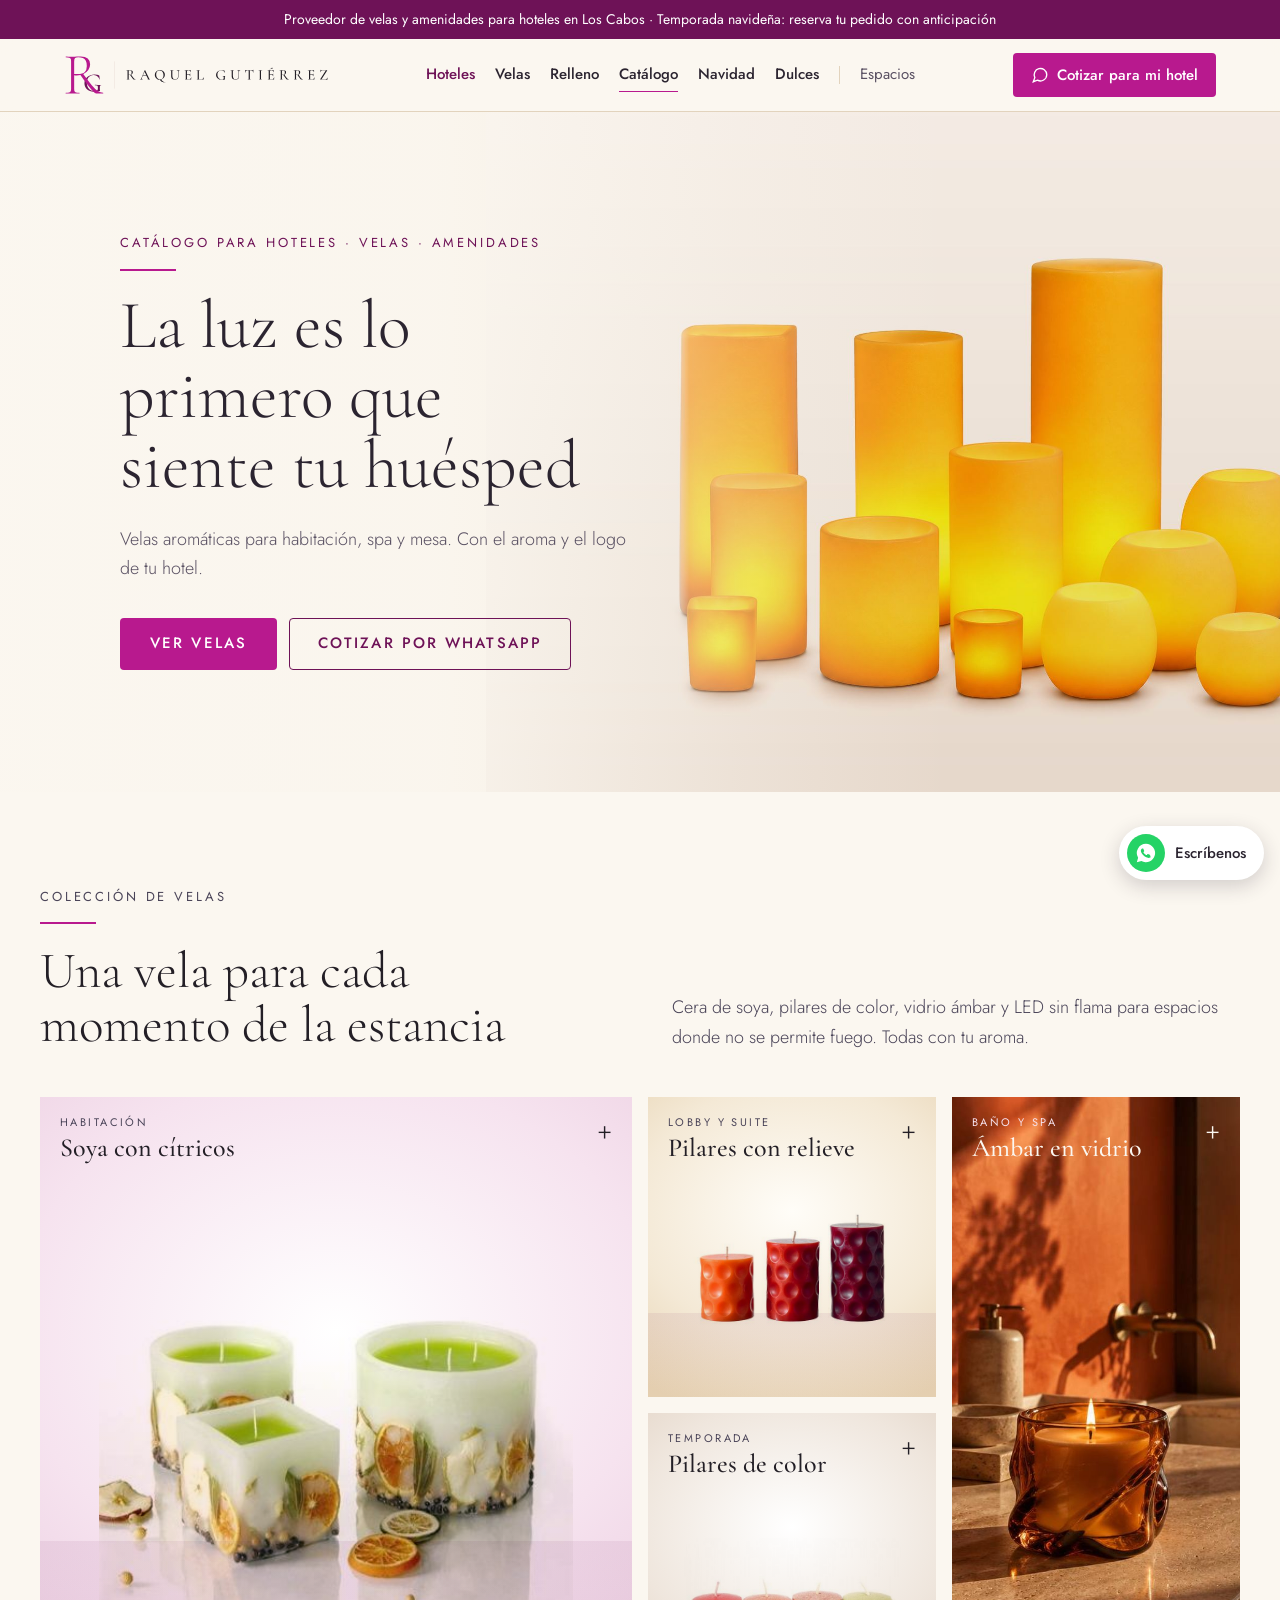
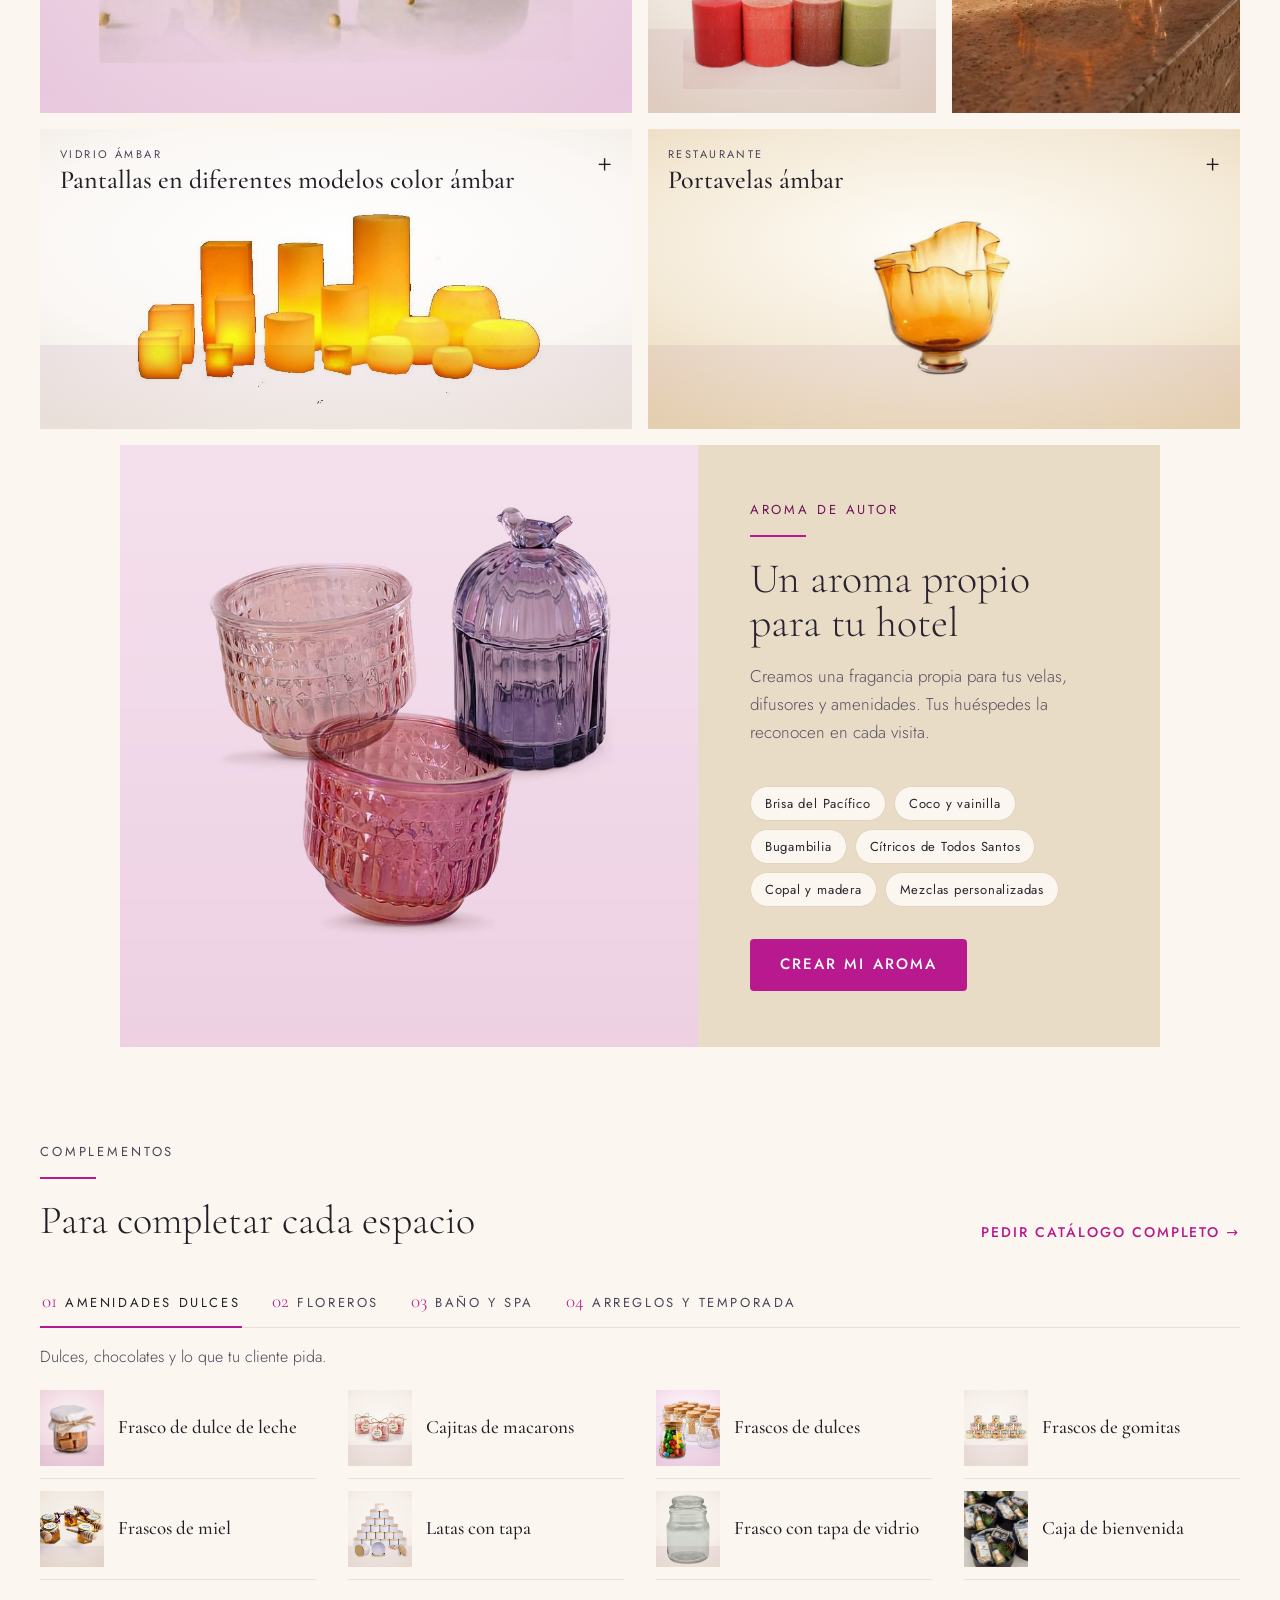
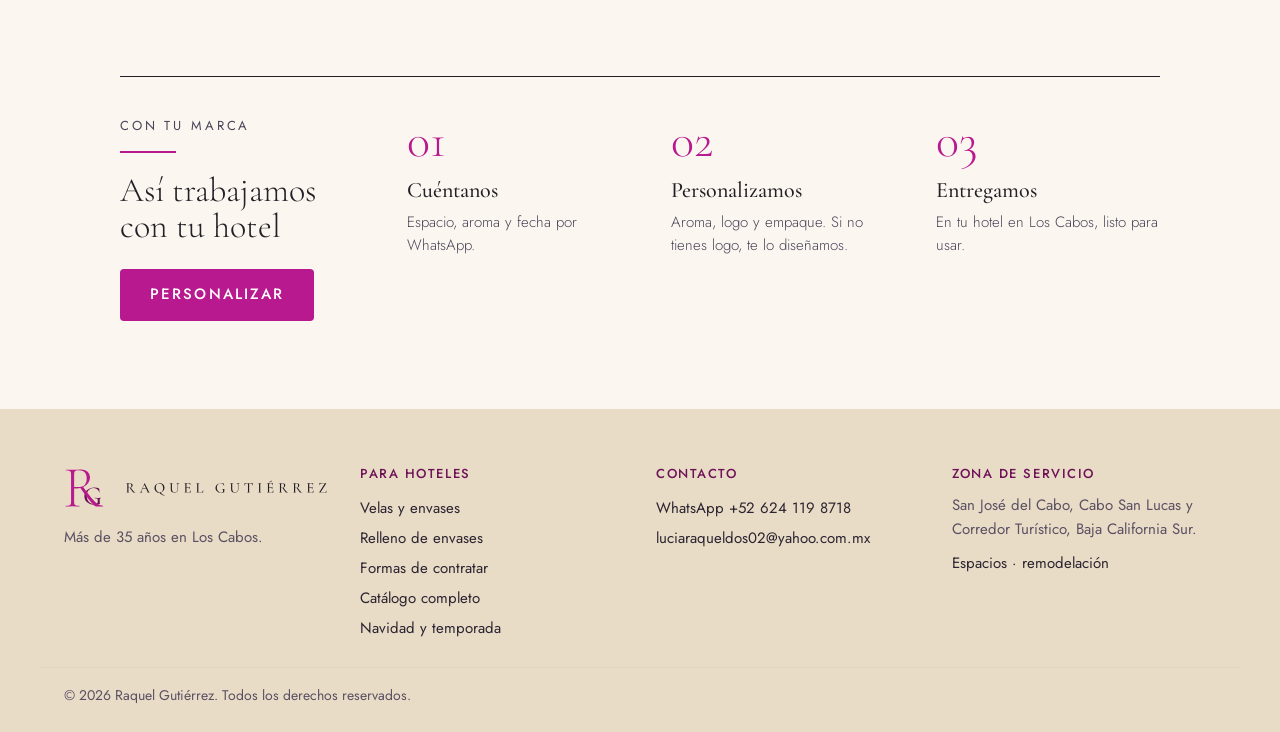
==== commit 3aa04d88: "Textos más formales en las tres páginas Se quita "sabe qué aguanta el clima" y otras expresiones col" ====
--- a/detalles.html
+++ b/detalles.html
@@ -4,7 +4,7 @@
 <meta charset="utf-8">
 <meta name="viewport" content="width=device-width, initial-scale=1">
 <meta name="robots" content="index, follow">
-<title>Detalles y suministros para hoteles y restaurantes · Raquel Gutiérrez</title>
+<title>Catálogo de velas y amenidades para hoteles · Raquel Gutiérrez</title>
 <meta name="description" content="Velas aromáticas, decoración, amenidades y regalos para hoteles, restaurantes y eventos en Los Cabos. Con el aroma y el logo de tu hotel.">
 <link rel="canonical" href="https://raqueldecoracion.com/detalles.html">
 <meta property="og:type" content="website">
@@ -25,7 +25,7 @@
 <link rel="icon" type="image/svg+xml" href="marca-rg/logos/svg/rg-icono-fucsia.svg">
 <link rel="apple-touch-icon" href="marca-rg/logos/png/rg-icono-fucsia-180.png">
 <link rel="stylesheet" href="marca-rg/brand.css">
-<link rel="stylesheet" href="marca-rg/sitio.css">
+<link rel="stylesheet" href="marca-rg/sitio.css?v=20261120b">
 <script>(function(){try{var t=new URLSearchParams(location.search).get("tema")||sessionStorage.getItem("rg-tema");if(t==="rosa"||t==="crema"){document.documentElement.setAttribute("data-tema",t);sessionStorage.setItem("rg-tema",t);}}catch(e){}})();</script>
 <style>
 *{box-sizing:border-box}
@@ -344,7 +344,7 @@
 </head>
 <body>
 
-<div class="sg-barra">Proveedor de velas y amenidades para hoteles en Los Cabos · Temporada navideña: aparta tu pedido con tiempo</div>
+<div class="sg-barra">Proveedor de velas y amenidades para hoteles en Los Cabos · Temporada navideña: reserva tu pedido con anticipación</div>
 
 <header class="sg-hd">
   <div class="sg-wrap sg-hd__in">
@@ -395,7 +395,7 @@
         <p class="rg-p">Velas aromáticas para habitación, spa y mesa. Con el aroma y el logo de tu hotel.</p>
         <div class="rg-actions">
           <a class="rg-btn" href="#velas">Ver velas</a>
-          <a class="rg-btn rg-btn--line" data-wa="Hola, quiero cotizar velas y decoración para mi hotel/restaurante." href="#" target="_blank" rel="noopener">Cotizar por WhatsApp</a>
+          <a class="rg-btn rg-btn--line" data-wa="Hola, me gustaría cotizar velas y decoración para mi hotel o restaurante." href="#" target="_blank" rel="noopener">Cotizar por WhatsApp</a>
         </div>
       </div>
     </div>
@@ -415,7 +415,7 @@
       <div class="rg-aroma__txt">
         <div class="rg-label">Aroma de autor</div>
         <div class="rg-rule"></div>
-        <h3 class="rg-h3" style="font-size:clamp(30px,3.4vw,42px)">Que tu hotel huela a tu hotel</h3>
+        <h3 class="rg-h3" style="font-size:clamp(30px,3.4vw,42px)">Un aroma propio para tu hotel</h3>
         <p class="rg-p">Creamos una fragancia propia para tus velas, difusores y amenidades. Tus huéspedes la reconocen en cada visita.</p>
         <ul class="rg-chips">
           <li>Brisa del Pacífico</li><li>Coco y vainilla</li><li>Bugambilia</li><li>Cítricos de Todos Santos</li><li>Copal y madera</li><li>Mezclas personalizadas</li>
@@ -428,7 +428,7 @@
   <div class="rg-comps rg-wrap" id="complementos">
     <div class="rg-row">
       <div><div class="rg-label">Complementos</div><div class="rg-rule"></div><h3 class="rg-h3" style="font-size:clamp(30px,3.4vw,40px)">Para completar cada espacio</h3></div>
-      <a class="rg-link" data-wa="Hola, me gustaría recibir el catálogo completo de decoración para hotel/restaurante." href="#" target="_blank" rel="noopener">Pedir catálogo completo →</a>
+      <a class="rg-link" data-wa="Hola, me gustaría recibir el catálogo completo de decoración para hotel o restaurante." href="#" target="_blank" rel="noopener">Pedir catálogo completo →</a>
     </div>
     <div class="rg-tabs" id="rg-tabs" role="tablist" aria-label="Categorías de complementos"></div>
     <div class="rg-panel" id="rg-comps" role="tabpanel" tabindex="0"></div>
@@ -436,7 +436,7 @@
 
   <div class="rg-wrap">
     <div class="rg-steps">
-      <div><div class="rg-label">Con tu marca</div><div class="rg-rule"></div><h3 class="rg-h3" style="font-size:34px;margin-bottom:24px">Así trabajamos con tu hotel</h3><a class="rg-btn" data-wa="Hola, me interesa personalizar productos con la marca de mi hotel/restaurante." href="#" target="_blank" rel="noopener">Personalizar</a></div>
+      <div><div class="rg-label">Con tu marca</div><div class="rg-rule"></div><h3 class="rg-h3" style="font-size:34px;margin-bottom:24px">Así trabajamos con tu hotel</h3><a class="rg-btn" data-wa="Hola, me interesa personalizar productos con la marca de mi hotel o restaurante." href="#" target="_blank" rel="noopener">Personalizar</a></div>
       <div><b>01</b><h4>Cuéntanos</h4><p>Espacio, aroma y fecha por WhatsApp.</p></div>
       <div><b>02</b><h4>Personalizamos</h4><p>Aroma, logo y empaque. Si no tienes logo, te lo diseñamos.</p></div>
       <div><b>03</b><h4>Entregamos</h4><p>En tu hotel en Los Cabos, listo para usar.</p></div>
@@ -483,10 +483,10 @@
 
 <a class="sg-wa" id="sg-wa" data-wa="Hola Raquel, vi su página web y me gustaría recibir información sobre sus servicios." href="https://wa.me/526241198718" target="_blank" rel="noopener" aria-label="Escribir por WhatsApp">
   <span class="ic"><svg width="22" height="22" viewBox="0 0 24 24" fill="#fff" aria-hidden="true"><path d="M12 2a10 10 0 0 0-8.6 15.1L2 22l5-1.3A10 10 0 1 0 12 2zm5.3 14.1c-.2.6-1.3 1.2-1.8 1.2-.5.1-1 .2-3.3-.7-2.8-1.1-4.5-3.9-4.7-4.1-.1-.2-1.1-1.5-1.1-2.9s.7-2 1-2.3c.2-.3.5-.3.7-.3h.5c.2 0 .4 0 .6.5l.8 2c.1.2.1.4 0 .5l-.4.5-.3.4c-.1.1-.2.3 0 .5.1.2.6 1 1.3 1.6.9.8 1.7 1.1 1.9 1.2.2.1.4.1.5-.1l.7-.9c.2-.2.3-.2.5-.1l1.9.9c.2.1.4.2.4.3.1.1.1.6-.1 1.3z"/></svg></span>
-  <span class="txt" id="sg-wa-txt">¿Te ayudo?</span>
+  <span class="txt" id="sg-wa-txt">Escríbenos</span>
 </a>
 
-<script src="marca-rg/sitio.js"></script>
+<script src="marca-rg/sitio.js?v=20261120b"></script>
 
 <script>
 (function(){
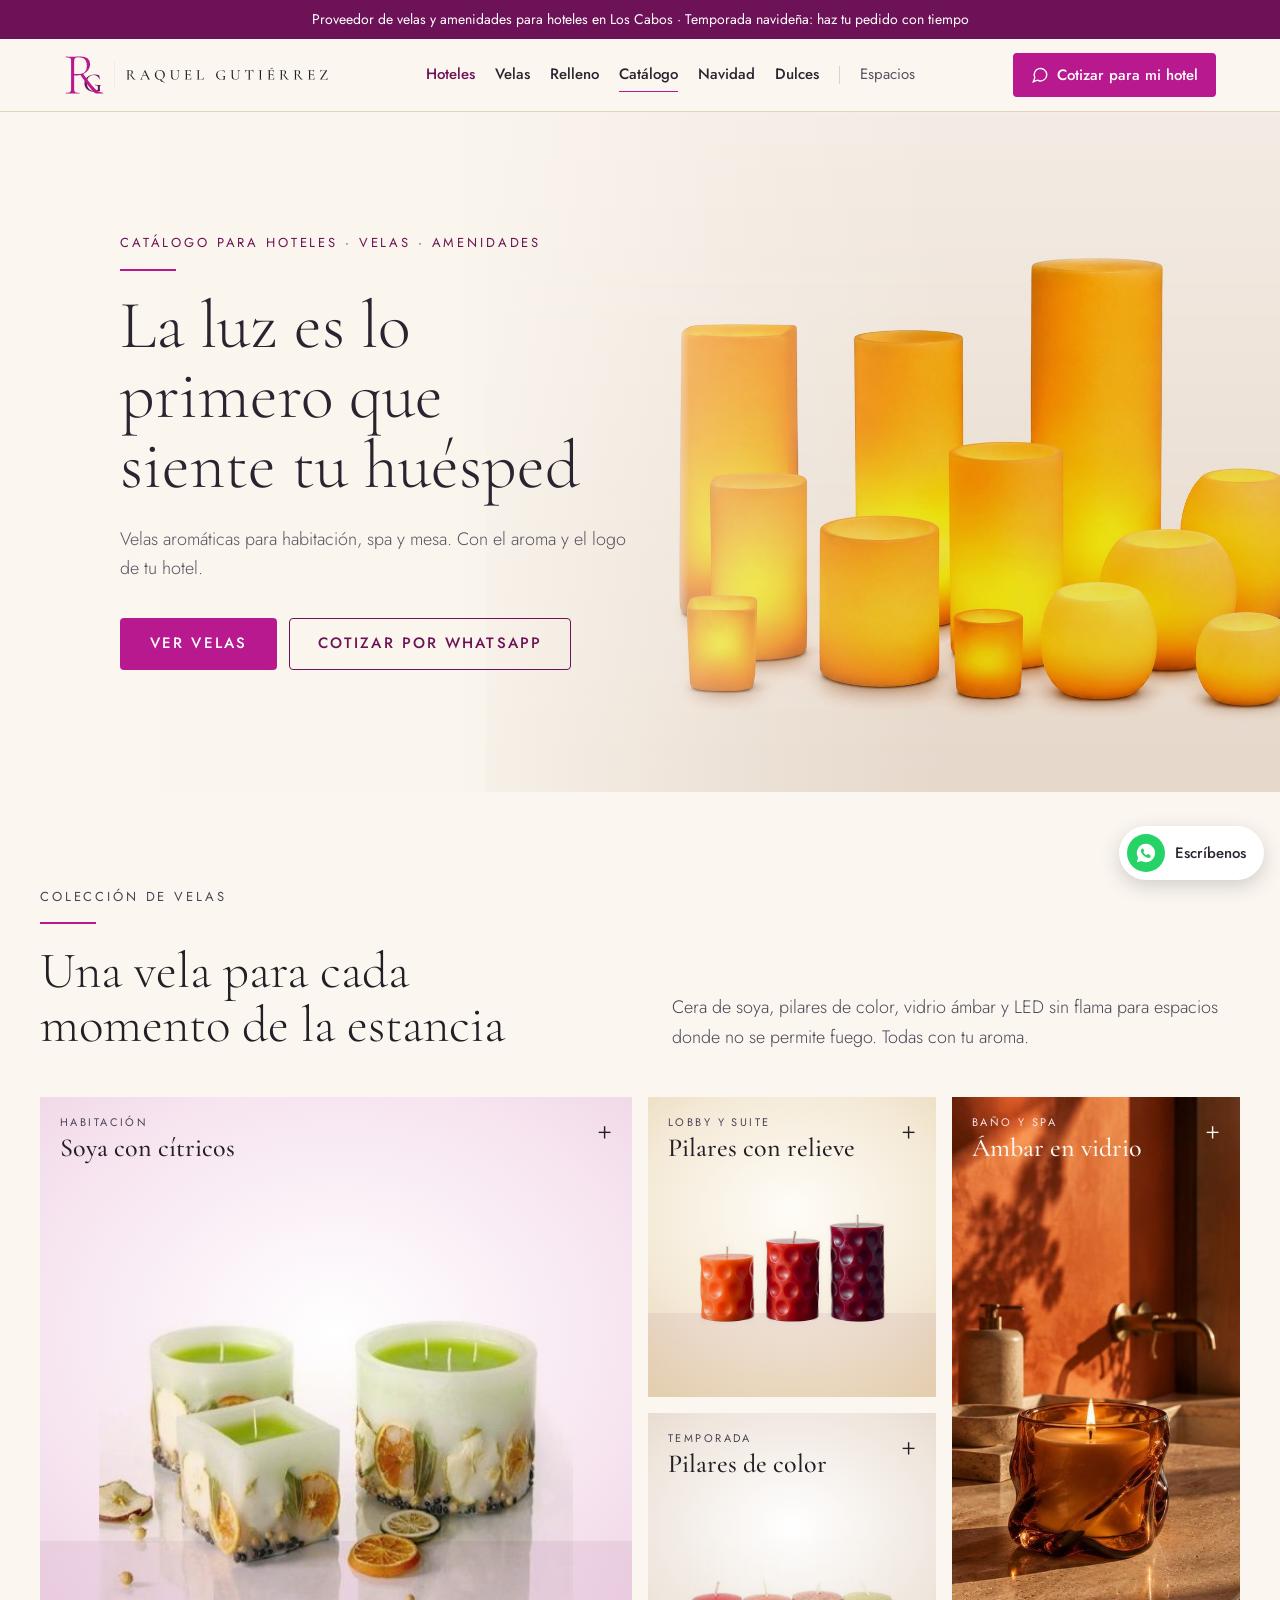
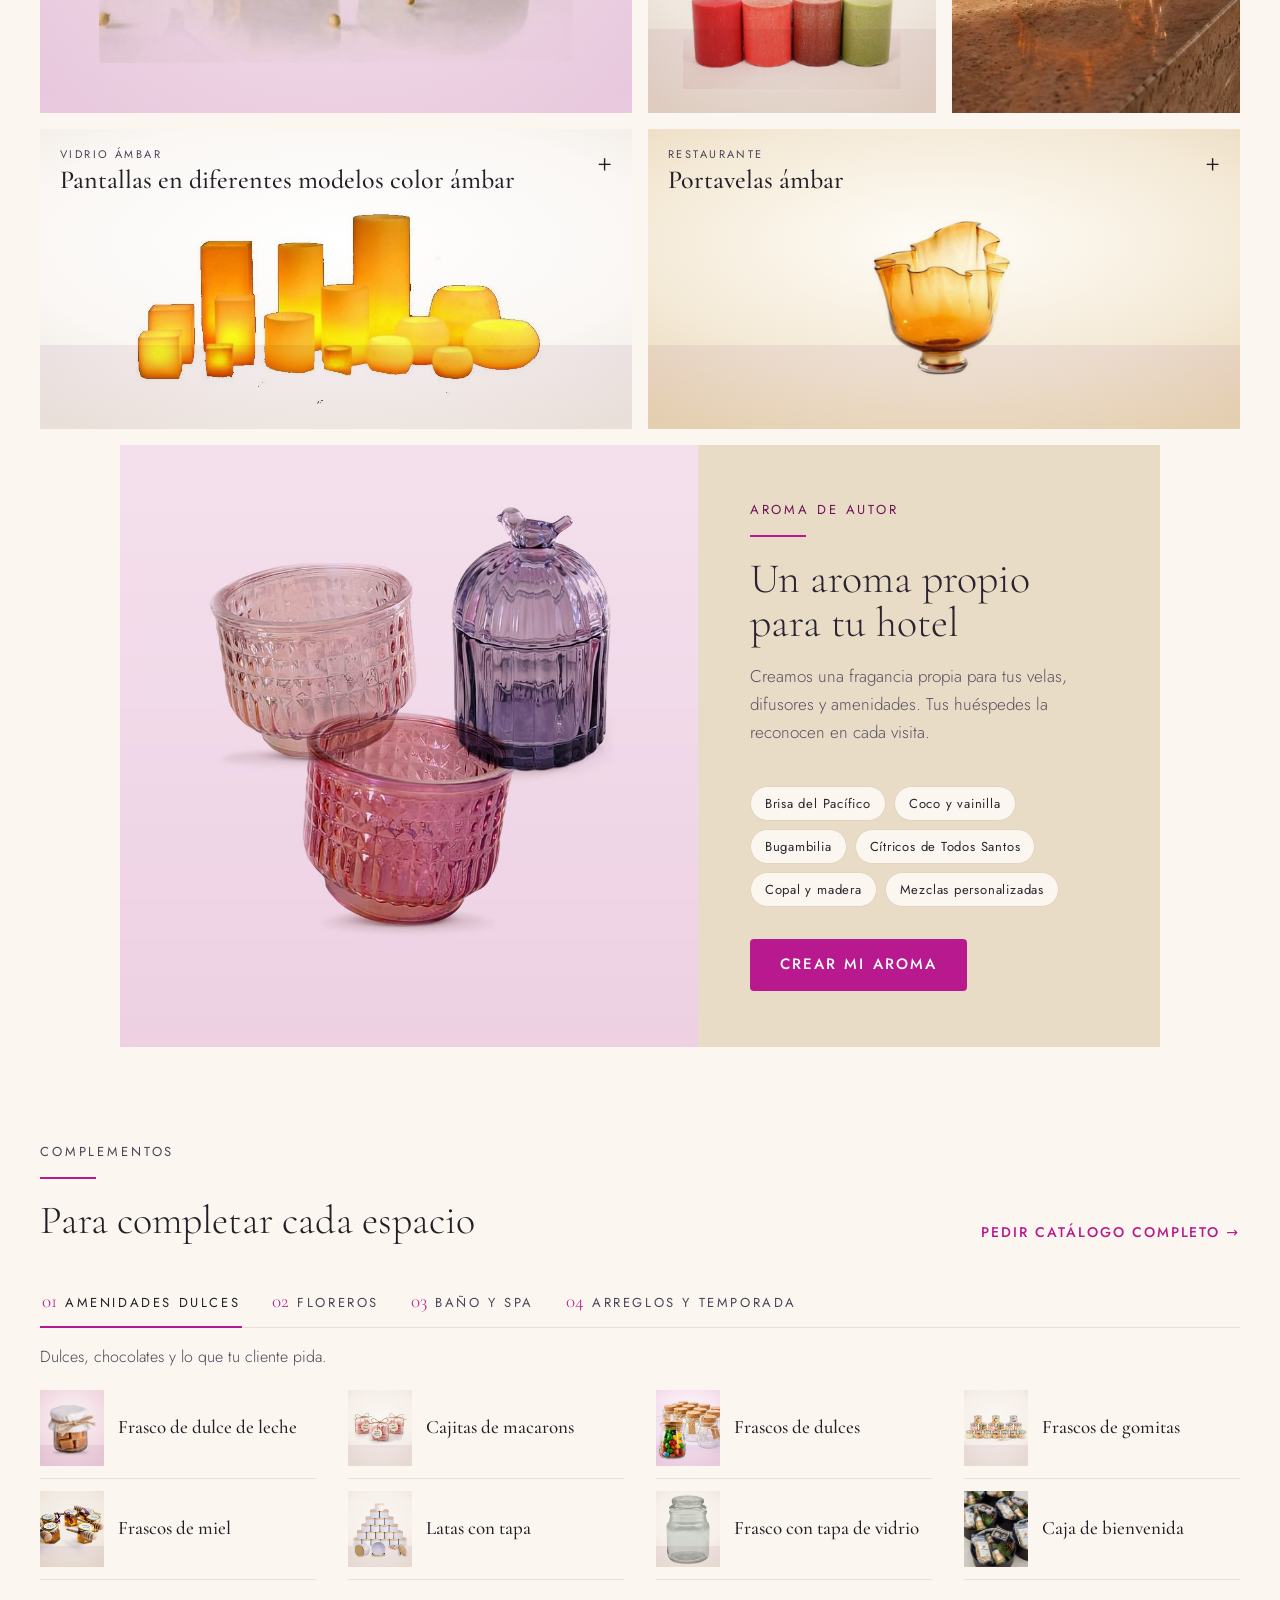
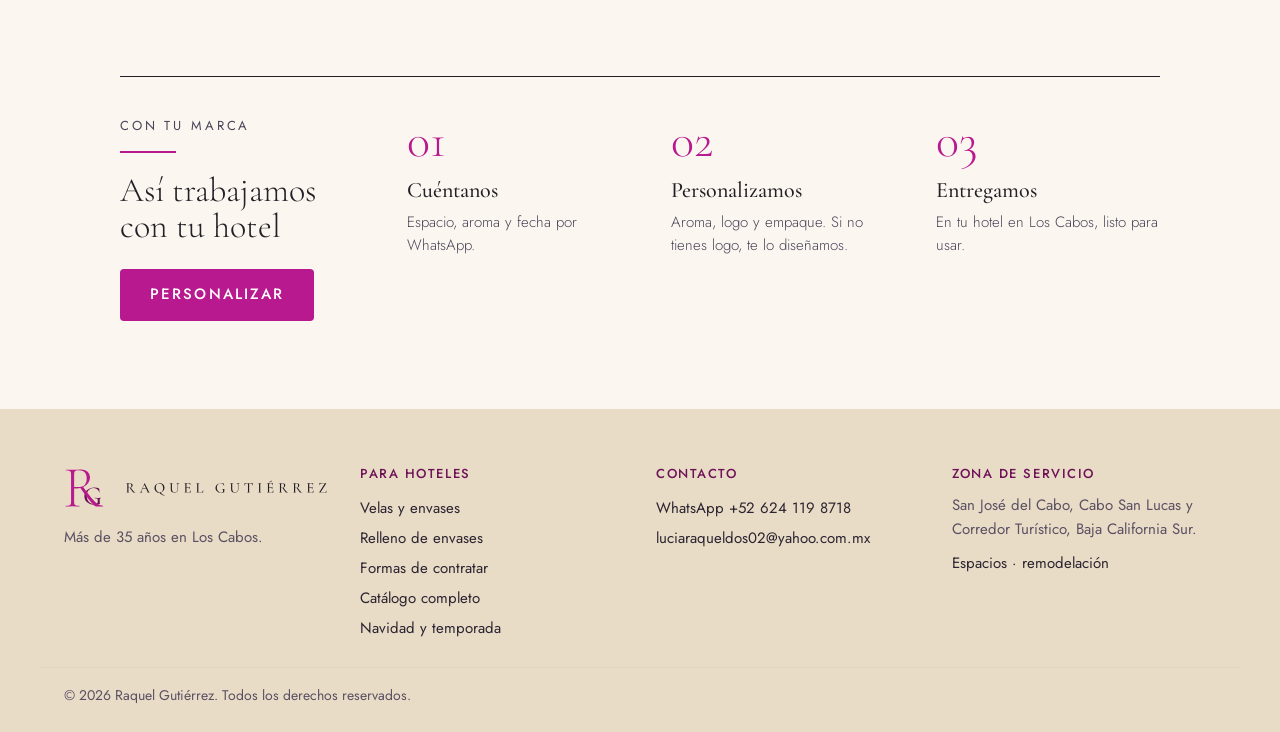
==== commit 2bb42eda: "Textos con tono amigable, sin frases coloquiales ni incompletas Co-Authored-By: Claude Opus 5.5 <nor" ====
--- a/detalles.html
+++ b/detalles.html
@@ -344,7 +344,7 @@
 </head>
 <body>
 
-<div class="sg-barra">Proveedor de velas y amenidades para hoteles en Los Cabos · Temporada navideña: reserva tu pedido con anticipación</div>
+<div class="sg-barra">Proveedor de velas y amenidades para hoteles en Los Cabos · Temporada navideña: haz tu pedido con tiempo</div>
 
 <header class="sg-hd">
   <div class="sg-wrap sg-hd__in">
